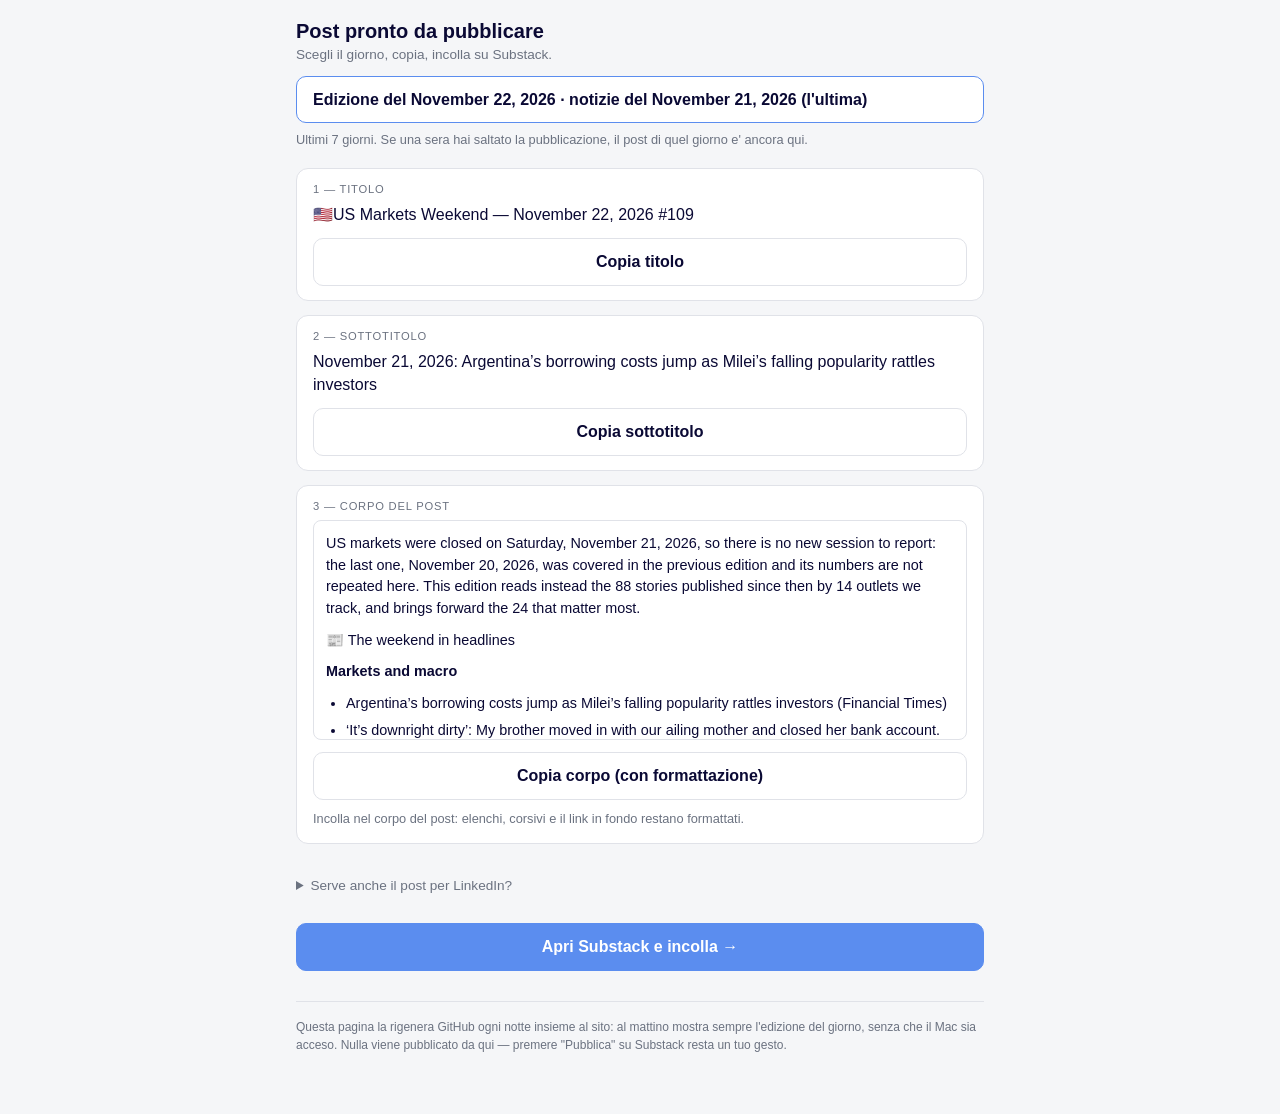
==== editions/share.html @ 47c6ef65 "Edizione del 2026-11-22 07:21 CET" ====
<!doctype html>
<html lang="it">
<head>
<meta charset="utf-8">
<title>Post pronto — November 22, 2026</title>
<meta name="viewport" content="width=device-width, initial-scale=1">
<meta name="robots" content="noindex">
<style>
  :root {
    --bg:#0b0d12; --panel:#12151c; --border:#262b36; --text:#e8eaed;
    --muted:#8a90a0; --accent:#5b8def; --ok:#22c55e;
  }
  @media (prefers-color-scheme: light) {
    :root { --bg:#f5f6f8; --panel:#fff; --border:#e0e2e8; --text:#0a0934; --muted:#6b7280; }
  }
  * { box-sizing: border-box; }
  body { margin:0; background:var(--bg); color:var(--text); overflow-wrap:break-word;
         font-family:-apple-system,BlinkMacSystemFont,"Segoe UI",Roboto,Arial,sans-serif; }
  .wrap { max-width:720px; margin:0 auto; padding:20px 16px 60px; }
  h1 { font-size:1.25rem; margin:0 0 4px; }
  .sub { color:var(--muted); font-size:.85rem; margin-bottom:14px; }
  /* Il selettore del giorno: grande quanto un pulsante, perche' si usa col
     pollice. -webkit-appearance:none toglie lo stile di sistema di iOS, che
     altrimenti ignora sfondo e bordo. */
  .daybar { margin-bottom:18px; }
  select { width:100%; padding:14px 16px; font-size:1rem; font-weight:600;
           border-radius:10px; border:1px solid var(--accent);
           background:var(--panel); color:var(--text); -webkit-appearance:none;
           appearance:none; }
  .daybar .hint { margin-top:8px; }
  .step { background:var(--panel); border:1px solid var(--border); border-radius:12px;
          padding:14px 16px; margin-bottom:14px; }
  .step-n { font-size:.7rem; text-transform:uppercase; letter-spacing:.07em;
            color:var(--muted); margin-bottom:8px; }
  .val { font-size:1rem; line-height:1.45; margin-bottom:12px; }
  /* Il corpo e' alto: si limita in altezza con lo scroll interno, altrimenti i
     pulsanti finiscono fuori schermo e il senso della pagina (tre tap) si perde. */
  .body-preview { max-height:220px; overflow-y:auto; font-size:.9rem; line-height:1.5;
                  border:1px solid var(--border); border-radius:8px; padding:12px;
                  margin-bottom:12px; }
  .body-preview ul { padding-left:20px; margin:8px 0; }
  .body-preview li { margin-bottom:6px; }
  .body-preview p { margin:0 0 10px; }
  /* Bersagli grandi: si usa col pollice, spesso in movimento. */
  button, a.btn { display:block; width:100%; padding:14px 16px; font-size:1rem;
                  font-weight:600; border-radius:10px; border:1px solid var(--border);
                  background:var(--panel); color:var(--text); cursor:pointer;
                  text-align:center; text-decoration:none; -webkit-appearance:none; }
  button:active, a.btn:active { opacity:.7; }
  button.done { border-color:var(--ok); color:var(--ok); }
  a.btn.go { background:var(--accent); border-color:var(--accent); color:#fff;
             margin-top:22px; }
  .hint { color:var(--muted); font-size:.8rem; margin-top:10px; line-height:1.45; }
  .day[hidden] { display:none; }
  /* Un giorno diverso da quello di oggi: si segnala, per non pubblicare per
     sbaglio il post di tre giorni fa credendolo quello di stamattina. */
  .old-warning { background:var(--panel); border:1px solid var(--accent);
                 border-radius:10px; padding:12px 14px; margin-bottom:14px;
                 font-size:.85rem; line-height:1.45; }
  details { margin-top:26px; }
  summary { color:var(--muted); font-size:.85rem; cursor:pointer; padding:8px 0; }
  footer { margin-top:30px; padding-top:16px; border-top:1px solid var(--border);
           color:var(--muted); font-size:.75rem; line-height:1.5; }
</style>
</head>
<body>
<div class="wrap">
  <h1>Post pronto da pubblicare</h1>
  <div class="sub">Scegli il giorno, copia, incolla su Substack.</div>

  <div class="daybar">
    <select id="daySelect" aria-label="Scegli l'edizione">
      <option value="2026-11-22">Edizione del November 22, 2026 · notizie del November 21, 2026  (l&#x27;ultima)</option>
      <option value="2026-11-21">Edizione del November 21, 2026 · seduta del November 20, 2026</option>
      <option value="2026-11-20">Edizione del November 20, 2026 · seduta del November 19, 2026</option>
      <option value="2026-11-19">Edizione del November 19, 2026 · seduta del November 18, 2026</option>
      <option value="2026-11-18">Edizione del November 18, 2026 · seduta del November 17, 2026</option>
      <option value="2026-11-17">Edizione del November 17, 2026 · seduta del November 16, 2026</option>
      <option value="2026-11-16">Edizione del November 16, 2026 · seduta del November 13, 2026</option>
    </select>
    <div class="hint">Ultimi 7 giorni. Se una sera hai saltato la
      pubblicazione, il post di quel giorno e' ancora qui.</div>
  </div>

  <div class="day" data-day="2026-11-22">
    <div class="step">
      <div class="step-n">1 — Titolo</div>
      <div class="val f-title">🇺🇸US Markets Weekend — November 22, 2026 #109</div>
      <button data-copy="f-title">Copia titolo</button>
    </div>

    <div class="step">
      <div class="step-n">2 — Sottotitolo</div>
      <div class="val f-subtitle">November 21, 2026: Argentina’s borrowing costs jump as Milei’s falling popularity rattles investors</div>
      <button data-copy="f-subtitle">Copia sottotitolo</button>
    </div>

    <div class="step">
      <div class="step-n">3 — Corpo del post</div>
      <div class="body-preview f-body"><p>US markets were closed on Saturday, November 21, 2026, so there is no new session to report: the last one, November 20, 2026, was covered in the previous edition and its numbers are not repeated here. This edition reads instead the 88 stories published since then by 14 outlets we track, and brings forward the 24 that matter most.</p>

<p>📰 The weekend in headlines</p>

<p><strong>Markets and macro</strong></p>

<ul>
  <li>Argentina’s borrowing costs jump as Milei’s falling popularity rattles investors (Financial Times)</li>
  <li>‘It’s downright dirty’: My brother moved in with our ailing mother and closed her bank account. What can I do? (MarketWatch)</li>
  <li>Heathrow’s biggest investor confident airport will build a third runway (Financial Times)</li>
</ul>

<p><strong>Crypto</strong></p>

<ul>
  <li>Is the AI Bubble Finally Popping? Nvidia Crashes 48% as Wall Street Experts Sound the Alarm (Decrypt)</li>
  <li>US lawmakers propose up to 30% rewards for prediction market whistleblowers (Cointelegraph)</li>
  <li>Hong Kong pushes to bring crypto custodians, advisers under licensing rules (Cointelegraph)</li>
</ul>

<p><strong>Tech</strong></p>

<ul>
  <li>Signal restricts mobile screenshots as it confronts ‘existential threat’ of AI surveillance (TechCrunch)</li>
  <li>A tale of two Nvidias (TechCrunch)</li>
  <li>Is selling an AI version of your face to this microdrama startup the future of Hollywood? (TechCrunch)</li>
</ul>

<p><strong>Italy</strong></p>

<ul>
  <li>Mps: &#x27;L&#x27;Opas di Intesa congrua ma non riflette il nostro valore&#x27; (ANSA Economia)</li>
  <li>Merz, &#x27;nuova proposta bilancio Ue passo avanti ma ancora troppo alta (ANSA Economia)</li>
  <li>Cgia, 2,4 milioni di famiglie italiane a rischio povertà energetica (ANSA Economia)</li>
</ul>

<p>🌙 What traded while Wall Street was closed</p>

<ul>
  <li>Crypto (trades 24/7): Bitcoin +1.09% · Ethereum +3.61% · Solana +2.09% · XRP +3.23%</li>
  <li>Index futures: S&amp;P 500 futures -0.13% · Nasdaq-100 futures -0.06% · Dow Jones futures -0.04%</li>
  <li>Commodities: Gold -0.31% · WTI crude oil -0.67%</li>
  <li>Currencies: Euro / US dollar +0.05% · US dollar index -0.02%</li>
</ul>

<p><em>Change since Friday&#x27;s US close. These are quotes on markets that stay open, not forecasts for the coming session.</em></p>

<p>🔎 Named in weekend coverage</p>

<ul>
  <li>Nvidia (NVDA, 9.2/10) — Decrypt: Is the AI Bubble Finally Popping? Nvidia Crashes 48% as Wall Street Experts Sound the Alarm</li>
  <li>Nike, Inc. (NKE, 8.0/10) — Wired: Nike Promo Codes and Discounts: 30% for November 2026</li>
</ul>

<p><em>A lexical score (0-10) for how intensely the outlets themselves wrote about it — not a forecast, not investment advice, and not backtested against real price moves.</em></p>

<p><em>Sources: ANSA Economia, Cointelegraph, Decrypt, Financial Times, MarketWatch, TechCrunch, Wired.</em></p>

<p><em>This newsletter reports on publicly available market news for informational and educational purposes only. It does not constitute investment, financial, or trading advice. Always do your own research.</em></p>

<p>🔗 Tap the link below for the full weekend read — every story, by theme, plus the markets that stayed open<br>
<a href="https://maxodave.github.io/us-markets-daily/">https://maxodave.github.io/us-markets-daily/</a></p>
</div>
      <button data-copy="f-body" data-rich="1">Copia corpo (con formattazione)</button>
      <div class="hint">Incolla nel corpo del post: elenchi, corsivi e il link in
        fondo restano formattati.</div>
    </div>

    <details>
      <summary>Serve anche il post per LinkedIn?</summary>
      <div class="step" style="margin-top:12px">
        <div class="step-n">Testo LinkedIn</div>
        <div class="body-preview f-linkedin" style="white-space:pre-wrap">🇺🇸 US Markets Weekend — November 22, 2026 #109

US markets were closed on Saturday, November 21, 2026, so there is no new session to report: the last one, November 20, 2026, was covered in the previous edition and its numbers are not repeated here. This edition reads instead the 88 stories published since then by 14 outlets we track, and brings forward the 24 that matter most.

📰 The weekend in headlines
Markets and macro:
• Argentina’s borrowing costs jump as Milei’s falling popularity rattles investors (Financial Times)
• ‘It’s downright dirty’: My brother moved in with our ailing mother and closed her bank account. What can I do? (MarketWatch)
• Heathrow’s biggest investor confident airport will build a third runway (Financial Times)
Crypto:
• Is the AI Bubble Finally Popping? Nvidia Crashes 48% as Wall Street Experts Sound the Alarm (Decrypt)
• US lawmakers propose up to 30% rewards for prediction market whistleblowers (Cointelegraph)
• Hong Kong pushes to bring crypto custodians, advisers under licensing rules (Cointelegraph)
Tech:
• Signal restricts mobile screenshots as it confronts ‘existential threat’ of AI surveillance (TechCrunch)
• A tale of two Nvidias (TechCrunch)
• Is selling an AI version of your face to this microdrama startup the future of Hollywood? (TechCrunch)
Italy:
• Mps: &#x27;L&#x27;Opas di Intesa congrua ma non riflette il nostro valore&#x27; (ANSA Economia)
• Merz, &#x27;nuova proposta bilancio Ue passo avanti ma ancora troppo alta (ANSA Economia)
• Cgia, 2,4 milioni di famiglie italiane a rischio povertà energetica (ANSA Economia)

🌙 What traded while Wall Street was closed
• Crypto (trades 24/7): Bitcoin +1.09% · Ethereum +3.61% · Solana +2.09% · XRP +3.23%
• Index futures: S&amp;P 500 futures -0.13% · Nasdaq-100 futures -0.06% · Dow Jones futures -0.04%
• Commodities: Gold -0.31% · WTI crude oil -0.67%
• Currencies: Euro / US dollar +0.05% · US dollar index -0.02%
Change since Friday&#x27;s US close. These are quotes on markets that stay open, not forecasts for the coming session.

🔎 Named in weekend coverage
• Nvidia (NVDA, 9.2/10) — Decrypt: Is the AI Bubble Finally Popping? Nvidia Crashes 48% as Wall Street Experts Sound the Alarm
• Nike, Inc. (NKE, 8.0/10) — Wired: Nike Promo Codes and Discounts: 30% for November 2026
A lexical score (0-10) for how intensely the outlets themselves wrote about it — not a forecast, not investment advice, and not backtested against real price moves.

This newsletter reports on publicly available market news for informational and educational purposes only. It does not constitute investment, financial, or trading advice. Always do your own research.

#StockMarket #Markets #WallStreet #WeekAhead #Crypto

🔗 Tap the link below for the full weekend read — every story, by theme, plus the markets that stayed open
https://maxodave.github.io/us-markets-daily/</div>
        <button data-copy="f-linkedin">Copia testo LinkedIn</button>
        <div class="hint">LinkedIn non interpreta la formattazione: questo si copia
          come testo semplice, com'e'.</div>
      </div>
    </details>
  </div>

  <div class="day" data-day="2026-11-21">
    <div class="old-warning">Stai guardando l'edizione del <b>November 21, 2026</b>, non l'ultima. Se cercavi quella di oggi, scegli la prima voce del menu.</div>
    <div class="step">
      <div class="step-n">1 — Titolo</div>
      <div class="val f-title">🇺🇸US Markets Daily — November 21, 2026 #108</div>
      <button data-copy="f-title">Copia titolo</button>
    </div>

    <div class="step">
      <div class="step-n">2 — Sottotitolo</div>
      <div class="val f-subtitle">Global Payments +9.95% leads a broadly negative session across US markets</div>
      <button data-copy="f-subtitle">Copia sottotitolo</button>
    </div>

    <div class="step">
      <div class="step-n">3 — Corpo del post</div>
      <div class="body-preview f-body"><p>In the November 20, 2026 session, 123 US-listed companies closed higher and 391 closed lower out of 518 tracked across the S&amp;P 500, Dow Jones and Nasdaq-100, for an average move of -2.40%. Breadth was clearly negative. Strongest sectors by average move: Consumer Staples (+0.57%), Real Estate (-0.69%), Utilities (-0.73%). Weakest: Technology (-9.03%), Information Technology (-6.34%), Industrials (-2.93%).</p>

<p>📈 Top Gainers</p>
<ul>
  <li>Global Payments (GPN) +9.95% — no company-specific catalyst reported by the outlets tracked.</li>
  <li>General Mills (GIS) +3.65% — no company-specific catalyst reported by the outlets tracked.</li>
  <li>McCormick &amp; Company (MKC) +3.43% — no company-specific catalyst reported by the outlets tracked.</li>
  <li>HCA Healthcare (HCA) +3.31% — no company-specific catalyst reported by the outlets tracked.</li>
  <li>CoStar Group (CSGP) +3.17% — no company-specific catalyst reported by the outlets tracked.</li>
  <li>Cognizant (CTSH) +3.11% — no company-specific catalyst reported by the outlets tracked.</li>
</ul>

<p>📉 Top Decliners</p>
<ul>
  <li>Nebius Group (NBIS) -16.11% — no company-specific catalyst reported by the outlets tracked.</li>
  <li>Bloom Energy (BE) -15.30% — no company-specific catalyst reported by the outlets tracked.</li>
  <li>Astera Labs (ALAB) -14.77% — no company-specific catalyst reported by the outlets tracked.</li>
  <li>Arm Holdings (ARM) -14.09% — no company-specific catalyst reported by the outlets tracked.</li>
  <li>Nvidia (NVDA) -14.01% — no company-specific catalyst reported by the outlets tracked.</li>
  <li>Lumentum (LITE) -13.94% — no company-specific catalyst reported by the outlets tracked.</li>
</ul>

<p><em>This newsletter reports on publicly available market news for informational and educational purposes only. It does not constitute investment, financial, or trading advice. Always do your own research.</em></p>

<p>🔗 Tap the link below for a deeper look at US markets news from
yesterday's session, November 20<br>
<a href="https://maxodave.github.io/us-markets-daily/">https://maxodave.github.io/us-markets-daily/</a></p>
</div>
      <button data-copy="f-body" data-rich="1">Copia corpo (con formattazione)</button>
      <div class="hint">Incolla nel corpo del post: elenchi, corsivi e il link in
        fondo restano formattati.</div>
    </div>

    <details>
      <summary>Serve anche il post per LinkedIn?</summary>
      <div class="step" style="margin-top:12px">
        <div class="step-n">Testo LinkedIn</div>
        <div class="body-preview f-linkedin" style="white-space:pre-wrap">🇺🇸 US Markets Daily — November 21, 2026 #108

In the November 20, 2026 session, 123 US-listed companies closed higher and 391 closed lower out of 518 tracked across the S&amp;P 500, Dow Jones and Nasdaq-100, for an average move of -2.40%. Breadth was clearly negative. Strongest sectors by average move: Consumer Staples (+0.57%), Real Estate (-0.69%), Utilities (-0.73%). Weakest: Technology (-9.03%), Information Technology (-6.34%), Industrials (-2.93%).

📈 Top Gainers
• Global Payments (GPN) +9.95% — no company-specific catalyst reported by the outlets tracked.
• General Mills (GIS) +3.65% — no company-specific catalyst reported by the outlets tracked.
• McCormick &amp; Company (MKC) +3.43% — no company-specific catalyst reported by the outlets tracked.
• HCA Healthcare (HCA) +3.31% — no company-specific catalyst reported by the outlets tracked.
• CoStar Group (CSGP) +3.17% — no company-specific catalyst reported by the outlets tracked.
• Cognizant (CTSH) +3.11% — no company-specific catalyst reported by the outlets tracked.

📉 Top Decliners
• Nebius Group (NBIS) -16.11% — no company-specific catalyst reported by the outlets tracked.
• Bloom Energy (BE) -15.30% — no company-specific catalyst reported by the outlets tracked.
• Astera Labs (ALAB) -14.77% — no company-specific catalyst reported by the outlets tracked.
• Arm Holdings (ARM) -14.09% — no company-specific catalyst reported by the outlets tracked.
• Nvidia (NVDA) -14.01% — no company-specific catalyst reported by the outlets tracked.
• Lumentum (LITE) -13.94% — no company-specific catalyst reported by the outlets tracked.

This newsletter reports on publicly available market news for informational and educational purposes only. It does not constitute investment, financial, or trading advice. Always do your own research.

#StockMarket #SP500 #Markets #Earnings #WallStreet

🔗 Tap the link below for a deeper look at US markets news from yesterday&#x27;s session, November 20
https://maxodave.github.io/us-markets-daily/</div>
        <button data-copy="f-linkedin">Copia testo LinkedIn</button>
        <div class="hint">LinkedIn non interpreta la formattazione: questo si copia
          come testo semplice, com'e'.</div>
      </div>
    </details>
  </div>

  <div class="day" data-day="2026-11-20">
    <div class="old-warning">Stai guardando l'edizione del <b>November 20, 2026</b>, non l'ultima. Se cercavi quella di oggi, scegli la prima voce del menu.</div>
    <div class="step">
      <div class="step-n">1 — Titolo</div>
      <div class="val f-title">🇺🇸US Markets Daily — November 20, 2026 #107</div>
      <button data-copy="f-title">Copia titolo</button>
    </div>

    <div class="step">
      <div class="step-n">2 — Sottotitolo</div>
      <div class="val f-subtitle">Okta, Inc. +12.07% leads a broadly negative session across US markets</div>
      <button data-copy="f-subtitle">Copia sottotitolo</button>
    </div>

    <div class="step">
      <div class="step-n">3 — Corpo del post</div>
      <div class="body-preview f-body"><p>In the November 19, 2026 session, 68 US-listed companies closed higher and 449 closed lower out of 518 tracked across the S&amp;P 500, Dow Jones and Nasdaq-100, for an average move of -1.50%. Breadth was clearly negative. Strongest sectors by average move: Information Technology (-0.95%), Utilities (-0.97%), Energy (-1.16%). Weakest: Consumer Discretionary (-2.35%), Communication Services (-1.97%), Health Care (-1.86%).</p>

<p>📈 Top Gainers</p>
<ul>
  <li>Okta, Inc. (OKTA) +12.07% — no company-specific catalyst reported by the outlets tracked.</li>
  <li>Palo Alto Networks (PANW) +9.90% — Palo Alto earnings rally lifts cybersecurity stocks (CNBC)</li>
  <li>CrowdStrike (CRWD) +7.95% — no company-specific catalyst reported by the outlets tracked.</li>
  <li>Arista Networks (ANET) +4.03% — Arista Announces New Etherlink Offerings for Distributed Inferencing (Financial Times)</li>
  <li>CDW Corporation (CDW) +3.64% — CDW Expands AI Ecosystem Through New DevRev Alliance Built Using OpenAI Models – Company Announcement (Financial Times)</li>
  <li>Western Digital (WDC) +2.98% — no company-specific catalyst reported by the outlets tracked.</li>
</ul>

<p>📉 Top Decliners</p>
<ul>
  <li>Williams-Sonoma, Inc. (WSM) -15.16% — U.S. Indexes Dropped Thursday; Williams-Sonoma Posted Biggest Loss (Barron&#x27;s)</li>
  <li>Advanced Micro Devices (AMD) -7.72% — no company-specific catalyst reported by the outlets tracked.</li>
  <li>Fiserv (FISV) -6.38% — no company-specific catalyst reported by the outlets tracked.</li>
  <li>Universal Health Services (UHS) -5.96% — no company-specific catalyst reported by the outlets tracked.</li>
  <li>Deckers Brands (DECK) -5.56% — no company-specific catalyst reported by the outlets tracked.</li>
  <li>UnitedHealth Group (UNH) -5.55% — UnitedHealth Stock Continues Slide on Medicare for All Push. What Lies Ahead for Insurers. (Barron&#x27;s)</li>
</ul>

<p><em>Sources: Barron&#x27;s, CNBC, Financial Times.</em></p>

<p><em>This newsletter reports on publicly available market news for informational and educational purposes only. It does not constitute investment, financial, or trading advice. Always do your own research.</em></p>

<p>🔗 Tap the link below for a deeper look at US markets news from
yesterday's session, November 19<br>
<a href="https://maxodave.github.io/us-markets-daily/">https://maxodave.github.io/us-markets-daily/</a></p>
</div>
      <button data-copy="f-body" data-rich="1">Copia corpo (con formattazione)</button>
      <div class="hint">Incolla nel corpo del post: elenchi, corsivi e il link in
        fondo restano formattati.</div>
    </div>

    <details>
      <summary>Serve anche il post per LinkedIn?</summary>
      <div class="step" style="margin-top:12px">
        <div class="step-n">Testo LinkedIn</div>
        <div class="body-preview f-linkedin" style="white-space:pre-wrap">🇺🇸 US Markets Daily — November 20, 2026 #107

In the November 19, 2026 session, 68 US-listed companies closed higher and 449 closed lower out of 518 tracked across the S&amp;P 500, Dow Jones and Nasdaq-100, for an average move of -1.50%. Breadth was clearly negative. Strongest sectors by average move: Information Technology (-0.95%), Utilities (-0.97%), Energy (-1.16%). Weakest: Consumer Discretionary (-2.35%), Communication Services (-1.97%), Health Care (-1.86%).

📈 Top Gainers
• Okta, Inc. (OKTA) +12.07% — no company-specific catalyst reported by the outlets tracked.
• Palo Alto Networks (PANW) +9.90% — Palo Alto earnings rally lifts cybersecurity stocks (CNBC)
• CrowdStrike (CRWD) +7.95% — no company-specific catalyst reported by the outlets tracked.
• Arista Networks (ANET) +4.03% — Arista Announces New Etherlink Offerings for Distributed Inferencing (Financial Times)
• CDW Corporation (CDW) +3.64% — CDW Expands AI Ecosystem Through New DevRev Alliance Built Using OpenAI Models – Company Announcement (Financial Times)
• Western Digital (WDC) +2.98% — no company-specific catalyst reported by the outlets tracked.

📉 Top Decliners
• Williams-Sonoma, Inc. (WSM) -15.16% — U.S. Indexes Dropped Thursday; Williams-Sonoma Posted Biggest Loss (Barron&#x27;s)
• Advanced Micro Devices (AMD) -7.72% — no company-specific catalyst reported by the outlets tracked.
• Fiserv (FISV) -6.38% — no company-specific catalyst reported by the outlets tracked.
• Universal Health Services (UHS) -5.96% — no company-specific catalyst reported by the outlets tracked.
• Deckers Brands (DECK) -5.56% — no company-specific catalyst reported by the outlets tracked.
• UnitedHealth Group (UNH) -5.55% — UnitedHealth Stock Continues Slide on Medicare for All Push. What Lies Ahead for Insurers. (Barron&#x27;s)

This newsletter reports on publicly available market news for informational and educational purposes only. It does not constitute investment, financial, or trading advice. Always do your own research.

#StockMarket #SP500 #Markets #Earnings #WallStreet

🔗 Tap the link below for a deeper look at US markets news from yesterday&#x27;s session, November 19
https://maxodave.github.io/us-markets-daily/</div>
        <button data-copy="f-linkedin">Copia testo LinkedIn</button>
        <div class="hint">LinkedIn non interpreta la formattazione: questo si copia
          come testo semplice, com'e'.</div>
      </div>
    </details>
  </div>

  <div class="day" data-day="2026-11-19">
    <div class="old-warning">Stai guardando l'edizione del <b>November 19, 2026</b>, non l'ultima. Se cercavi quella di oggi, scegli la prima voce del menu.</div>
    <div class="step">
      <div class="step-n">1 — Titolo</div>
      <div class="val f-title">🇺🇸US Markets Daily — November 19, 2026 #106</div>
      <button data-copy="f-title">Copia titolo</button>
    </div>

    <div class="step">
      <div class="step-n">2 — Sottotitolo</div>
      <div class="val f-subtitle">Okta, Inc. +12.07% leads a mixed session across US markets</div>
      <button data-copy="f-subtitle">Copia sottotitolo</button>
    </div>

    <div class="step">
      <div class="step-n">3 — Corpo del post</div>
      <div class="body-preview f-body"><p>In the November 18, 2026 session, 244 US-listed companies closed higher and 272 closed lower out of 518 tracked across the S&amp;P 500, Dow Jones and Nasdaq-100, for an average move of -0.15%. Breadth was mixed. Strongest sectors by average move: Consumer Discretionary (+1.44%), Information Technology (+0.43%), Utilities (+0.42%). Weakest: Energy (-2.40%), Health Care (-1.14%), Technology (-0.96%).</p>

<p>📈 Top Gainers</p>
<ul>
  <li>Okta, Inc. (OKTA) +12.07% — U.S. Markets Closed Mixed Wednesday As Okta Led, Humana Lagged (Barron&#x27;s)</li>
  <li>Palo Alto Networks (PANW) +9.90% — Palo Alto stock surges as all signs point to how important cybersecurity is in the AI age (CNBC)</li>
  <li>Generac (GNRC) +9.87% — Generac Jolted After Nvidia Earnings. Why It’s a Top S&amp;P 500 Stock Today. (Barron&#x27;s)</li>
  <li>Akamai Technologies (AKAM) +8.34% — no company-specific catalyst reported by the outlets tracked.</li>
  <li>TJX Companies (TJX) +8.05% — no company-specific catalyst reported by the outlets tracked.</li>
  <li>CrowdStrike (CRWD) +7.95% — no company-specific catalyst reported by the outlets tracked.</li>
</ul>

<p>📉 Top Decliners</p>
<ul>
  <li>Humana (HUM) -12.98% — U.S. Markets Closed Mixed Wednesday As Okta Led, Humana Lagged (Barron&#x27;s)</li>
  <li>UnitedHealth Group (UNH) -10.21% — Why UnitedHealth and Other Medicare Advantage Insurers Are Falling (Barron&#x27;s)</li>
  <li>Elevance Health (ELV) -7.63% — no company-specific catalyst reported by the outlets tracked.</li>
  <li>Centene Corporation (CNC) -7.03% — no company-specific catalyst reported by the outlets tracked.</li>
  <li>Freeport-McMoRan (FCX) -6.96% — no company-specific catalyst reported by the outlets tracked.</li>
  <li>DaVita (DVA) -6.48% — no company-specific catalyst reported by the outlets tracked.</li>
</ul>

<p><em>Sources: Barron&#x27;s, CNBC.</em></p>

<p><em>This newsletter reports on publicly available market news for informational and educational purposes only. It does not constitute investment, financial, or trading advice. Always do your own research.</em></p>

<p>🔗 Tap the link below for a deeper look at US markets news from
yesterday's session, November 18<br>
<a href="https://maxodave.github.io/us-markets-daily/">https://maxodave.github.io/us-markets-daily/</a></p>
</div>
      <button data-copy="f-body" data-rich="1">Copia corpo (con formattazione)</button>
      <div class="hint">Incolla nel corpo del post: elenchi, corsivi e il link in
        fondo restano formattati.</div>
    </div>

    <details>
      <summary>Serve anche il post per LinkedIn?</summary>
      <div class="step" style="margin-top:12px">
        <div class="step-n">Testo LinkedIn</div>
        <div class="body-preview f-linkedin" style="white-space:pre-wrap">🇺🇸 US Markets Daily — November 19, 2026 #106

In the November 18, 2026 session, 244 US-listed companies closed higher and 272 closed lower out of 518 tracked across the S&amp;P 500, Dow Jones and Nasdaq-100, for an average move of -0.15%. Breadth was mixed. Strongest sectors by average move: Consumer Discretionary (+1.44%), Information Technology (+0.43%), Utilities (+0.42%). Weakest: Energy (-2.40%), Health Care (-1.14%), Technology (-0.96%).

📈 Top Gainers
• Okta, Inc. (OKTA) +12.07% — U.S. Markets Closed Mixed Wednesday As Okta Led, Humana Lagged (Barron&#x27;s)
• Palo Alto Networks (PANW) +9.90% — Palo Alto stock surges as all signs point to how important cybersecurity is in the AI age (CNBC)
• Generac (GNRC) +9.87% — Generac Jolted After Nvidia Earnings. Why It’s a Top S&amp;P 500 Stock Today. (Barron&#x27;s)
• Akamai Technologies (AKAM) +8.34% — no company-specific catalyst reported by the outlets tracked.
• TJX Companies (TJX) +8.05% — no company-specific catalyst reported by the outlets tracked.
• CrowdStrike (CRWD) +7.95% — no company-specific catalyst reported by the outlets tracked.

📉 Top Decliners
• Humana (HUM) -12.98% — U.S. Markets Closed Mixed Wednesday As Okta Led, Humana Lagged (Barron&#x27;s)
• UnitedHealth Group (UNH) -10.21% — Why UnitedHealth and Other Medicare Advantage Insurers Are Falling (Barron&#x27;s)
• Elevance Health (ELV) -7.63% — no company-specific catalyst reported by the outlets tracked.
• Centene Corporation (CNC) -7.03% — no company-specific catalyst reported by the outlets tracked.
• Freeport-McMoRan (FCX) -6.96% — no company-specific catalyst reported by the outlets tracked.
• DaVita (DVA) -6.48% — no company-specific catalyst reported by the outlets tracked.

This newsletter reports on publicly available market news for informational and educational purposes only. It does not constitute investment, financial, or trading advice. Always do your own research.

#StockMarket #SP500 #Markets #Earnings #WallStreet

🔗 Tap the link below for a deeper look at US markets news from yesterday&#x27;s session, November 18
https://maxodave.github.io/us-markets-daily/</div>
        <button data-copy="f-linkedin">Copia testo LinkedIn</button>
        <div class="hint">LinkedIn non interpreta la formattazione: questo si copia
          come testo semplice, com'e'.</div>
      </div>
    </details>
  </div>

  <div class="day" data-day="2026-11-18">
    <div class="old-warning">Stai guardando l'edizione del <b>November 18, 2026</b>, non l'ultima. Se cercavi quella di oggi, scegli la prima voce del menu.</div>
    <div class="step">
      <div class="step-n">1 — Titolo</div>
      <div class="val f-title">🇺🇸US Markets Daily — November 18, 2026 #105</div>
      <button data-copy="f-title">Copia titolo</button>
    </div>

    <div class="step">
      <div class="step-n">2 — Sottotitolo</div>
      <div class="val f-subtitle">Arm Holdings +4.76% leads a broadly negative session across US markets</div>
      <button data-copy="f-subtitle">Copia sottotitolo</button>
    </div>

    <div class="step">
      <div class="step-n">3 — Corpo del post</div>
      <div class="body-preview f-body"><p>In the November 17, 2026 session, 79 US-listed companies closed higher and 438 closed lower out of 518 tracked across the S&amp;P 500, Dow Jones and Nasdaq-100, for an average move of -1.39%. Breadth was clearly negative. Strongest sectors by average move: Energy (-0.93%), Technology (-0.93%), Industrials (-1.04%). Weakest: Financials (-1.89%), Real Estate (-1.67%), Utilities (-1.65%).</p>

<p>📈 Top Gainers</p>
<ul>
  <li>Arm Holdings (ARM) +4.76% — Pentagon&#x27;s Colby warns NATO allies against shutting US firms out of arms deals (Reuters)</li>
  <li>Astera Labs (ALAB) +4.58% — Astera Labs, Inc., ALAB:NSQ directors and dealings - FT.com (Financial Times)</li>
  <li>Comfort Systems USA (FIX) +3.91% — Comfort Systems USA Increases Stock Repurchase Program – Company Announcement (Financial Times)</li>
  <li>Coherent Corp. (COHR) +3.65% — no company-specific catalyst reported by the outlets tracked.</li>
  <li>SpaceX (SPCX) +3.16% — SpaceX Plans More Than $74 Billion in Texas, Arizona Data-Center Investments (WSJ)</li>
  <li>Ciena (CIEN) +2.82% — Ciena and Internet2 Reach Industry Record for Longest Terrestrial 800 Gb/s Coherent Pluggable Link (Financial Times)</li>
</ul>

<p>📉 Top Decliners</p>
<ul>
  <li>Salesforce (CRM) -9.45% — Why Salesforce’s stock led the S&amp;P 500’s decliners amid tech jitters (MarketWatch)</li>
  <li>Intuit (INTU) -7.17% — no company-specific catalyst reported by the outlets tracked.</li>
  <li>ServiceNow (NOW) -6.51% — no company-specific catalyst reported by the outlets tracked.</li>
  <li>SBA Communications (SBAC) -6.46% — no company-specific catalyst reported by the outlets tracked.</li>
  <li>MicroStrategy (MSTR) -6.34% — no company-specific catalyst reported by the outlets tracked.</li>
  <li>Nike, Inc. (NKE) -6.30% — Exclusive: Inside Nike’s next big bets on innovation (CNBC)</li>
</ul>

<p><em>Sources: CNBC, Financial Times, MarketWatch, Reuters, WSJ.</em></p>

<p><em>This newsletter reports on publicly available market news for informational and educational purposes only. It does not constitute investment, financial, or trading advice. Always do your own research.</em></p>

<p>🔗 Tap the link below for a deeper look at US markets news from
yesterday's session, November 17<br>
<a href="https://maxodave.github.io/us-markets-daily/">https://maxodave.github.io/us-markets-daily/</a></p>
</div>
      <button data-copy="f-body" data-rich="1">Copia corpo (con formattazione)</button>
      <div class="hint">Incolla nel corpo del post: elenchi, corsivi e il link in
        fondo restano formattati.</div>
    </div>

    <details>
      <summary>Serve anche il post per LinkedIn?</summary>
      <div class="step" style="margin-top:12px">
        <div class="step-n">Testo LinkedIn</div>
        <div class="body-preview f-linkedin" style="white-space:pre-wrap">🇺🇸 US Markets Daily — November 18, 2026 #105

In the November 17, 2026 session, 79 US-listed companies closed higher and 438 closed lower out of 518 tracked across the S&amp;P 500, Dow Jones and Nasdaq-100, for an average move of -1.39%. Breadth was clearly negative. Strongest sectors by average move: Energy (-0.93%), Technology (-0.93%), Industrials (-1.04%). Weakest: Financials (-1.89%), Real Estate (-1.67%), Utilities (-1.65%).

📈 Top Gainers
• Arm Holdings (ARM) +4.76% — Pentagon&#x27;s Colby warns NATO allies against shutting US firms out of arms deals (Reuters)
• Astera Labs (ALAB) +4.58% — Astera Labs, Inc., ALAB:NSQ directors and dealings - FT.com (Financial Times)
• Comfort Systems USA (FIX) +3.91% — Comfort Systems USA Increases Stock Repurchase Program – Company Announcement (Financial Times)
• Coherent Corp. (COHR) +3.65% — no company-specific catalyst reported by the outlets tracked.
• SpaceX (SPCX) +3.16% — SpaceX Plans More Than $74 Billion in Texas, Arizona Data-Center Investments (WSJ)
• Ciena (CIEN) +2.82% — Ciena and Internet2 Reach Industry Record for Longest Terrestrial 800 Gb/s Coherent Pluggable Link (Financial Times)

📉 Top Decliners
• Salesforce (CRM) -9.45% — Why Salesforce’s stock led the S&amp;P 500’s decliners amid tech jitters (MarketWatch)
• Intuit (INTU) -7.17% — no company-specific catalyst reported by the outlets tracked.
• ServiceNow (NOW) -6.51% — no company-specific catalyst reported by the outlets tracked.
• SBA Communications (SBAC) -6.46% — no company-specific catalyst reported by the outlets tracked.
• MicroStrategy (MSTR) -6.34% — no company-specific catalyst reported by the outlets tracked.
• Nike, Inc. (NKE) -6.30% — Exclusive: Inside Nike’s next big bets on innovation (CNBC)

This newsletter reports on publicly available market news for informational and educational purposes only. It does not constitute investment, financial, or trading advice. Always do your own research.

#StockMarket #SP500 #Markets #Earnings #WallStreet

🔗 Tap the link below for a deeper look at US markets news from yesterday&#x27;s session, November 17
https://maxodave.github.io/us-markets-daily/</div>
        <button data-copy="f-linkedin">Copia testo LinkedIn</button>
        <div class="hint">LinkedIn non interpreta la formattazione: questo si copia
          come testo semplice, com'e'.</div>
      </div>
    </details>
  </div>

  <div class="day" data-day="2026-11-17">
    <div class="old-warning">Stai guardando l'edizione del <b>November 17, 2026</b>, non l'ultima. Se cercavi quella di oggi, scegli la prima voce del menu.</div>
    <div class="step">
      <div class="step-n">1 — Titolo</div>
      <div class="val f-title">🇺🇸US Markets Daily — November 17, 2026 #104</div>
      <button data-copy="f-title">Copia titolo</button>
    </div>

    <div class="step">
      <div class="step-n">2 — Sottotitolo</div>
      <div class="val f-subtitle">Tyson Foods +8.72% leads a broadly negative session across US markets</div>
      <button data-copy="f-subtitle">Copia sottotitolo</button>
    </div>

    <div class="step">
      <div class="step-n">3 — Corpo del post</div>
      <div class="body-preview f-body"><p>In the November 16, 2026 session, 148 US-listed companies closed higher and 368 closed lower out of 518 tracked across the S&amp;P 500, Dow Jones and Nasdaq-100, for an average move of -1.27%. Breadth was clearly negative. Strongest sectors by average move: Consumer Staples (+0.45%), Utilities (+0.03%), Real Estate (-0.14%). Weakest: Technology (-5.08%), Information Technology (-3.38%), Energy (-2.38%).</p>

<p>📈 Top Gainers</p>
<ul>
  <li>Tyson Foods (TSN) +8.72% — Tyson Foods, Inc. Q4 2026 Earnings Call Summary (Yahoo Finance)</li>
  <li>Centene Corporation (CNC) +4.91% — Medicaid Work Requirement Delay Pushes Molina, Centene Stocks Higher (Barron&#x27;s)</li>
  <li>Tractor Supply (TSCO) +4.12% — no company-specific catalyst reported by the outlets tracked.</li>
  <li>Elevance Health (ELV) +3.86% — no company-specific catalyst reported by the outlets tracked.</li>
  <li>Southwest Airlines (LUV) +3.34% — no company-specific catalyst reported by the outlets tracked.</li>
  <li>PG&amp;E Corporation (PCG) +3.25% — PG&amp;E Corp, PCG:DUS financials - FT.com (Financial Times)</li>
</ul>

<p>📉 Top Decliners</p>
<ul>
  <li>Astera Labs (ALAB) -8.79% — Astera Labs, Inc., ALAB:NSQ directors and dealings - FT.com (Financial Times)</li>
  <li>Sandisk (SNDK) -8.58% — Why Is Sandisk (SNDK) Stock Sliding After A Shock AI Leadership Exit? (Yahoo Finance)</li>
  <li>Lumentum (LITE) -8.48% — no company-specific catalyst reported by the outlets tracked.</li>
  <li>Ciena (CIEN) -8.19% — no company-specific catalyst reported by the outlets tracked.</li>
  <li>Arm Holdings (ARM) -8.12% — no company-specific catalyst reported by the outlets tracked.</li>
  <li>MicroStrategy (MSTR) -7.70% — no company-specific catalyst reported by the outlets tracked.</li>
</ul>

<p><em>Sources: Barron&#x27;s, Financial Times, Yahoo Finance.</em></p>

<p><em>This newsletter reports on publicly available market news for informational and educational purposes only. It does not constitute investment, financial, or trading advice. Always do your own research.</em></p>

<p>🔗 Tap the link below for a deeper look at US markets news from
yesterday's session, November 16<br>
<a href="https://maxodave.github.io/us-markets-daily/">https://maxodave.github.io/us-markets-daily/</a></p>
</div>
      <button data-copy="f-body" data-rich="1">Copia corpo (con formattazione)</button>
      <div class="hint">Incolla nel corpo del post: elenchi, corsivi e il link in
        fondo restano formattati.</div>
    </div>

    <details>
      <summary>Serve anche il post per LinkedIn?</summary>
      <div class="step" style="margin-top:12px">
        <div class="step-n">Testo LinkedIn</div>
        <div class="body-preview f-linkedin" style="white-space:pre-wrap">🇺🇸 US Markets Daily — November 17, 2026 #104

In the November 16, 2026 session, 148 US-listed companies closed higher and 368 closed lower out of 518 tracked across the S&amp;P 500, Dow Jones and Nasdaq-100, for an average move of -1.27%. Breadth was clearly negative. Strongest sectors by average move: Consumer Staples (+0.45%), Utilities (+0.03%), Real Estate (-0.14%). Weakest: Technology (-5.08%), Information Technology (-3.38%), Energy (-2.38%).

📈 Top Gainers
• Tyson Foods (TSN) +8.72% — Tyson Foods, Inc. Q4 2026 Earnings Call Summary (Yahoo Finance)
• Centene Corporation (CNC) +4.91% — Medicaid Work Requirement Delay Pushes Molina, Centene Stocks Higher (Barron&#x27;s)
• Tractor Supply (TSCO) +4.12% — no company-specific catalyst reported by the outlets tracked.
• Elevance Health (ELV) +3.86% — no company-specific catalyst reported by the outlets tracked.
• Southwest Airlines (LUV) +3.34% — no company-specific catalyst reported by the outlets tracked.
• PG&amp;E Corporation (PCG) +3.25% — PG&amp;E Corp, PCG:DUS financials - FT.com (Financial Times)

📉 Top Decliners
• Astera Labs (ALAB) -8.79% — Astera Labs, Inc., ALAB:NSQ directors and dealings - FT.com (Financial Times)
• Sandisk (SNDK) -8.58% — Why Is Sandisk (SNDK) Stock Sliding After A Shock AI Leadership Exit? (Yahoo Finance)
• Lumentum (LITE) -8.48% — no company-specific catalyst reported by the outlets tracked.
• Ciena (CIEN) -8.19% — no company-specific catalyst reported by the outlets tracked.
• Arm Holdings (ARM) -8.12% — no company-specific catalyst reported by the outlets tracked.
• MicroStrategy (MSTR) -7.70% — no company-specific catalyst reported by the outlets tracked.

This newsletter reports on publicly available market news for informational and educational purposes only. It does not constitute investment, financial, or trading advice. Always do your own research.

#StockMarket #SP500 #Markets #Earnings #WallStreet

🔗 Tap the link below for a deeper look at US markets news from yesterday&#x27;s session, November 16
https://maxodave.github.io/us-markets-daily/</div>
        <button data-copy="f-linkedin">Copia testo LinkedIn</button>
        <div class="hint">LinkedIn non interpreta la formattazione: questo si copia
          come testo semplice, com'e'.</div>
      </div>
    </details>
  </div>

  <div class="day" data-day="2026-11-16">
    <div class="old-warning">Stai guardando l'edizione del <b>November 16, 2026</b>, non l'ultima. Se cercavi quella di oggi, scegli la prima voce del menu.</div>
    <div class="step">
      <div class="step-n">1 — Titolo</div>
      <div class="val f-title">🇺🇸US Markets Daily — November 16, 2026 #103</div>
      <button data-copy="f-title">Copia titolo</button>
    </div>

    <div class="step">
      <div class="step-n">2 — Sottotitolo</div>
      <div class="val f-subtitle">Alnylam Pharmaceuticals +5.36% leads a broadly positive session across US markets</div>
      <button data-copy="f-subtitle">Copia sottotitolo</button>
    </div>

    <div class="step">
      <div class="step-n">3 — Corpo del post</div>
      <div class="body-preview f-body"><p>In the November 13, 2026 session, 322 US-listed companies closed higher and 192 closed lower out of 518 tracked across the S&amp;P 500, Dow Jones and Nasdaq-100, for an average move of +0.09%. Breadth was clearly positive. Strongest sectors by average move: Consumer Staples (+1.22%), Energy (+1.16%), Communication Services (+1.09%). Weakest: Technology (-2.64%), Information Technology (-1.72%), Materials (-0.25%).</p>

<p>📈 Top Gainers</p>
<ul>
  <li>Alnylam Pharmaceuticals (ALNY) +5.36% — no company-specific catalyst reported by the outlets tracked.</li>
  <li>Charter Communications (CHTR) +4.32% — no company-specific catalyst reported by the outlets tracked.</li>
  <li>Steris (STE) +4.29% — no company-specific catalyst reported by the outlets tracked.</li>
  <li>Global Payments (GPN) +4.21% — EXCLUSIVE: CD&amp;R, GTCR drop pursuit of Global Payments, sources say (Reuters)</li>
  <li>Fidelity National Information Services (FIS) +4.16% — no company-specific catalyst reported by the outlets tracked.</li>
  <li>Fox Corporation (Class A) (FOXA) +4.12% — no company-specific catalyst reported by the outlets tracked.</li>
</ul>

<p>📉 Top Decliners</p>
<ul>
  <li>Nebius Group (NBIS) -9.92% — CoreWeave and Nebius Lost a Friend in Huang. What Comes Next for Neoclouds. (Barron&#x27;s)</li>
  <li>Advanced Micro Devices (AMD) -8.75% — no company-specific catalyst reported by the outlets tracked.</li>
  <li>Dell Technologies (DELL) -7.18% — no company-specific catalyst reported by the outlets tracked.</li>
  <li>Cisco (CSCO) -6.24% — Cisco Systems Raises Outlook On Soaring Revenue, Profit (WSJ)</li>
  <li>CoreWeave (CRWV) -6.13% — CoreWeave and Nebius Lost a Friend in Huang. What Comes Next for Neoclouds. (Barron&#x27;s)</li>
  <li>Coherent Corp. (COHR) -6.00% — Coherent Named to Forbes America&#x27;s Best Companies List for Second Consecutive Year (Financial Times)</li>
</ul>

<p><em>Sources: Barron&#x27;s, Financial Times, Reuters, WSJ.</em></p>

<p><em>This newsletter reports on publicly available market news for informational and educational purposes only. It does not constitute investment, financial, or trading advice. Always do your own research.</em></p>

<p>🔗 Tap the link below for a deeper look at US markets news from
yesterday's session, November 13<br>
<a href="https://maxodave.github.io/us-markets-daily/">https://maxodave.github.io/us-markets-daily/</a></p>
</div>
      <button data-copy="f-body" data-rich="1">Copia corpo (con formattazione)</button>
      <div class="hint">Incolla nel corpo del post: elenchi, corsivi e il link in
        fondo restano formattati.</div>
    </div>

    <details>
      <summary>Serve anche il post per LinkedIn?</summary>
      <div class="step" style="margin-top:12px">
        <div class="step-n">Testo LinkedIn</div>
        <div class="body-preview f-linkedin" style="white-space:pre-wrap">🇺🇸 US Markets Daily — November 16, 2026 #103

In the November 13, 2026 session, 322 US-listed companies closed higher and 192 closed lower out of 518 tracked across the S&amp;P 500, Dow Jones and Nasdaq-100, for an average move of +0.09%. Breadth was clearly positive. Strongest sectors by average move: Consumer Staples (+1.22%), Energy (+1.16%), Communication Services (+1.09%). Weakest: Technology (-2.64%), Information Technology (-1.72%), Materials (-0.25%).

📈 Top Gainers
• Alnylam Pharmaceuticals (ALNY) +5.36% — no company-specific catalyst reported by the outlets tracked.
• Charter Communications (CHTR) +4.32% — no company-specific catalyst reported by the outlets tracked.
• Steris (STE) +4.29% — no company-specific catalyst reported by the outlets tracked.
• Global Payments (GPN) +4.21% — EXCLUSIVE: CD&amp;R, GTCR drop pursuit of Global Payments, sources say (Reuters)
• Fidelity National Information Services (FIS) +4.16% — no company-specific catalyst reported by the outlets tracked.
• Fox Corporation (Class A) (FOXA) +4.12% — no company-specific catalyst reported by the outlets tracked.

📉 Top Decliners
• Nebius Group (NBIS) -9.92% — CoreWeave and Nebius Lost a Friend in Huang. What Comes Next for Neoclouds. (Barron&#x27;s)
• Advanced Micro Devices (AMD) -8.75% — no company-specific catalyst reported by the outlets tracked.
• Dell Technologies (DELL) -7.18% — no company-specific catalyst reported by the outlets tracked.
• Cisco (CSCO) -6.24% — Cisco Systems Raises Outlook On Soaring Revenue, Profit (WSJ)
• CoreWeave (CRWV) -6.13% — CoreWeave and Nebius Lost a Friend in Huang. What Comes Next for Neoclouds. (Barron&#x27;s)
• Coherent Corp. (COHR) -6.00% — Coherent Named to Forbes America&#x27;s Best Companies List for Second Consecutive Year (Financial Times)

This newsletter reports on publicly available market news for informational and educational purposes only. It does not constitute investment, financial, or trading advice. Always do your own research.

#StockMarket #SP500 #Markets #Earnings #WallStreet

🔗 Tap the link below for a deeper look at US markets news from yesterday&#x27;s session, November 13
https://maxodave.github.io/us-markets-daily/</div>
        <button data-copy="f-linkedin">Copia testo LinkedIn</button>
        <div class="hint">LinkedIn non interpreta la formattazione: questo si copia
          come testo semplice, com'e'.</div>
      </div>
    </details>
  </div>


  <a class="btn go" href="https://maximedaverio.substack.com/publish/post?type=newsletter" target="_blank" rel="noopener">
    Apri Substack e incolla &rarr;
  </a>

  <footer>
    Questa pagina la rigenera GitHub ogni notte insieme al sito: al mattino mostra
    sempre l'edizione del giorno, senza che il Mac sia acceso.
    Nulla viene pubblicato da qui — premere "Pubblica" su Substack resta un tuo gesto.
  </footer>
</div>

<script>
function feedback(btn, msg) {
  const original = btn.dataset.original || btn.textContent;
  btn.dataset.original = original;
  btn.textContent = msg;
  btn.classList.add("done");
  setTimeout(function () {
    btn.textContent = original;
    btn.classList.remove("done");
  }, 2200);
}

async function copyFrom(btn) {
  // Il contenuto si cerca DENTRO il giorno del pulsante, non per id globale:
  // in pagina ci sono piu' giorni con gli stessi campi, e un id ripetuto
  // farebbe copiare sempre il primo.
  const el = btn.closest(".day").querySelector("." + btn.dataset.copy);
  const rich = btn.dataset.rich === "1";
  const text = el.innerText;
  try {
    if (rich && window.ClipboardItem && navigator.clipboard.write) {
      await navigator.clipboard.write([new ClipboardItem({
        "text/html": new Blob([el.innerHTML], { type: "text/html" }),
        "text/plain": new Blob([text], { type: "text/plain" }),
      })]);
    } else {
      await navigator.clipboard.writeText(text);
      if (rich) { feedback(btn, "✓ copiato (senza formattazione)"); return; }
    }
    feedback(btn, "✓ copiato");
  } catch (e) {
    // Ultima spiaggia: si prova il testo semplice, e se anche quello non passa
    // si dice all'utente di selezionare a mano invece di fallire in silenzio.
    try {
      await navigator.clipboard.writeText(text);
      feedback(btn, "✓ copiato (senza formattazione)");
    } catch (e2) {
      feedback(btn, "copia non riuscita — seleziona a mano");
    }
  }
}

document.querySelectorAll("button[data-copy]").forEach(function (btn) {
  btn.addEventListener("click", function () { copyFrom(btn); });
});

const daySelect = document.getElementById("daySelect");
function showDay(date) {
  document.querySelectorAll(".day").forEach(function (d) {
    d.hidden = d.dataset.day !== date;
  });
}
daySelect.addEventListener("change", function () { showDay(daySelect.value); });
showDay(daySelect.value);
</script>
</body>
</html>
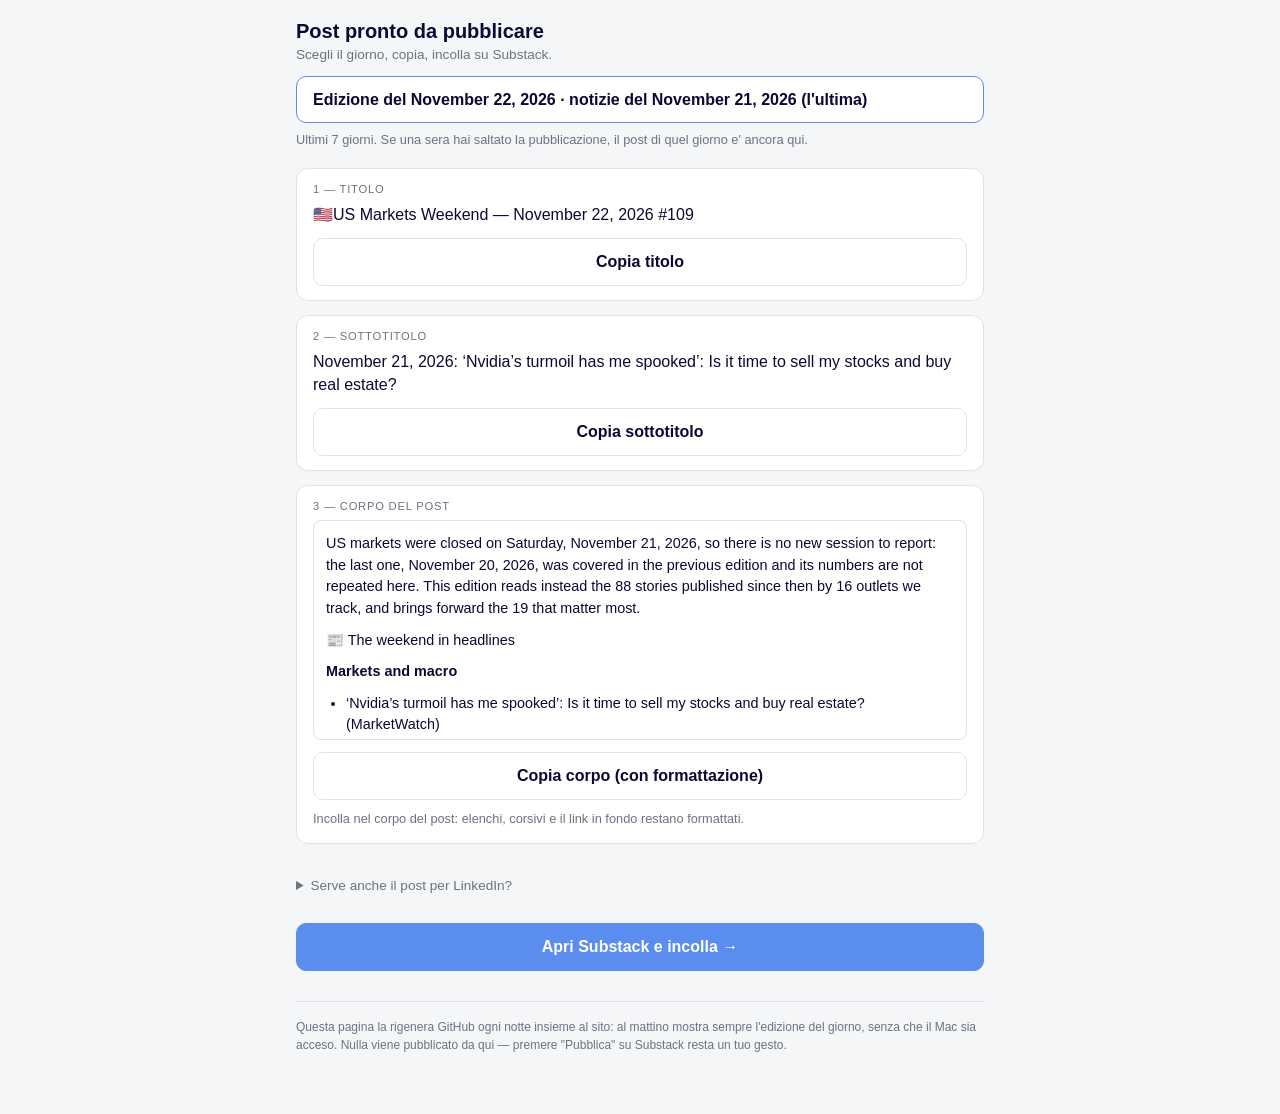
==== commit f1ee65dc: "Edizione del 2026-11-22 20:26 CET" ====
--- a/editions/share.html
+++ b/editions/share.html
@@ -91,52 +91,50 @@
 
     <div class="step">
       <div class="step-n">2 — Sottotitolo</div>
-      <div class="val f-subtitle">November 21, 2026: Argentina’s borrowing costs jump as Milei’s falling popularity rattles investors</div>
+      <div class="val f-subtitle">November 21, 2026: ‘Nvidia’s turmoil has me spooked’: Is it time to sell my stocks and buy real estate?</div>
       <button data-copy="f-subtitle">Copia sottotitolo</button>
     </div>
 
     <div class="step">
       <div class="step-n">3 — Corpo del post</div>
-      <div class="body-preview f-body"><p>US markets were closed on Saturday, November 21, 2026, so there is no new session to report: the last one, November 20, 2026, was covered in the previous edition and its numbers are not repeated here. This edition reads instead the 88 stories published since then by 14 outlets we track, and brings forward the 24 that matter most.</p>
+      <div class="body-preview f-body"><p>US markets were closed on Saturday, November 21, 2026, so there is no new session to report: the last one, November 20, 2026, was covered in the previous edition and its numbers are not repeated here. This edition reads instead the 88 stories published since then by 16 outlets we track, and brings forward the 19 that matter most.</p>
 
 <p>📰 The weekend in headlines</p>
 
 <p><strong>Markets and macro</strong></p>
 
 <ul>
-  <li>Argentina’s borrowing costs jump as Milei’s falling popularity rattles investors (Financial Times)</li>
-  <li>‘It’s downright dirty’: My brother moved in with our ailing mother and closed her bank account. What can I do? (MarketWatch)</li>
-  <li>Heathrow’s biggest investor confident airport will build a third runway (Financial Times)</li>
+  <li>‘Nvidia’s turmoil has me spooked’: Is it time to sell my stocks and buy real estate? (MarketWatch)</li>
+  <li>I’m terrified of a market crash. Should I put $400,000 of my $1 million retirement savings into an annuity? (MarketWatch)</li>
+  <li>Corporate America hunts for ‘generational’ growth in AI, trading cards and the L.A. airport (MarketWatch)</li>
 </ul>
 
 <p><strong>Crypto</strong></p>
 
 <ul>
-  <li>Is the AI Bubble Finally Popping? Nvidia Crashes 48% as Wall Street Experts Sound the Alarm (Decrypt)</li>
-  <li>US lawmakers propose up to 30% rewards for prediction market whistleblowers (Cointelegraph)</li>
-  <li>Hong Kong pushes to bring crypto custodians, advisers under licensing rules (Cointelegraph)</li>
+  <li>Bitcoin briefly drops to $17K on Kraken, exchange upholds trades (Cointelegraph)</li>
+  <li>Chainflip’s losses climb to $12 million after protocol discloses 122.9 BTC theft, offers hacker bounty (The Block)</li>
+  <li>The future of onchain FX could start with users, not institutional liquidity (Cointelegraph)</li>
 </ul>
 
 <p><strong>Tech</strong></p>
 
 <ul>
-  <li>Signal restricts mobile screenshots as it confronts ‘existential threat’ of AI surveillance (TechCrunch)</li>
-  <li>A tale of two Nvidias (TechCrunch)</li>
-  <li>Is selling an AI version of your face to this microdrama startup the future of Hollywood? (TechCrunch)</li>
+  <li>Banks Have Had It Up to Here With Your AI Agent (Wired)</li>
+  <li>Why data centers are at the center of the Big Tech backlash (TechCrunch)</li>
+  <li>TechCrunch Mobility: A/B testing robots vs. humans (TechCrunch)</li>
 </ul>
 
 <p><strong>Italy</strong></p>
 
 <ul>
-  <li>Mps: &#x27;L&#x27;Opas di Intesa congrua ma non riflette il nostro valore&#x27; (ANSA Economia)</li>
-  <li>Merz, &#x27;nuova proposta bilancio Ue passo avanti ma ancora troppo alta (ANSA Economia)</li>
-  <li>Cgia, 2,4 milioni di famiglie italiane a rischio povertà energetica (ANSA Economia)</li>
+  <li>Dal wedding dog sitter al pet detective, 18mila professionisti del benessere animale (ANSA Economia)</li>
 </ul>
 
 <p>🌙 What traded while Wall Street was closed</p>
 
 <ul>
-  <li>Crypto (trades 24/7): Bitcoin +1.09% · Ethereum +3.61% · Solana +2.09% · XRP +3.23%</li>
+  <li>Crypto (trades 24/7): Bitcoin +3.98% · Ethereum +7.10% · Solana +4.21% · XRP +4.52%</li>
   <li>Index futures: S&amp;P 500 futures -0.13% · Nasdaq-100 futures -0.06% · Dow Jones futures -0.04%</li>
   <li>Commodities: Gold -0.31% · WTI crude oil -0.67%</li>
   <li>Currencies: Euro / US dollar +0.05% · US dollar index -0.02%</li>
@@ -144,16 +142,17 @@
 
 <p><em>Change since Friday&#x27;s US close. These are quotes on markets that stay open, not forecasts for the coming session.</em></p>
 
-<p>🔎 Named in weekend coverage</p>
-
-<ul>
-  <li>Nvidia (NVDA, 9.2/10) — Decrypt: Is the AI Bubble Finally Popping? Nvidia Crashes 48% as Wall Street Experts Sound the Alarm</li>
-  <li>Nike, Inc. (NKE, 8.0/10) — Wired: Nike Promo Codes and Discounts: 30% for November 2026</li>
-</ul>
-
-<p><em>A lexical score (0-10) for how intensely the outlets themselves wrote about it — not a forecast, not investment advice, and not backtested against real price moves.</em></p>
-
-<p><em>Sources: ANSA Economia, Cointelegraph, Decrypt, Financial Times, MarketWatch, TechCrunch, Wired.</em></p>
+<p>👀 On the calendar</p>
+
+<ul>
+  <li>Fed’s Inflation Fight May Require More Hikes (Bloomberg)</li>
+  <li>Copper Prices Are Falling. Memo to the Fed: Inflation Could Be Next. (Barron&#x27;s)</li>
+  <li>Both Kevin Warsh And His Critics Mistake Rising Prices For Inflation (Forbes)</li>
+</ul>
+
+<p><em>Scheduled events and previews published by the outlets themselves — listed, not predicted.</em></p>
+
+<p><em>Sources: ANSA Economia, Barron&#x27;s, Bloomberg, Cointelegraph, Forbes, MarketWatch, TechCrunch, The Block, Wired.</em></p>
 
 <p><em>This newsletter reports on publicly available market news for informational and educational purposes only. It does not constitute investment, financial, or trading advice. Always do your own research.</em></p>
 
@@ -171,37 +170,36 @@
         <div class="step-n">Testo LinkedIn</div>
         <div class="body-preview f-linkedin" style="white-space:pre-wrap">🇺🇸 US Markets Weekend — November 22, 2026 #109
 
-US markets were closed on Saturday, November 21, 2026, so there is no new session to report: the last one, November 20, 2026, was covered in the previous edition and its numbers are not repeated here. This edition reads instead the 88 stories published since then by 14 outlets we track, and brings forward the 24 that matter most.
+US markets were closed on Saturday, November 21, 2026, so there is no new session to report: the last one, November 20, 2026, was covered in the previous edition and its numbers are not repeated here. This edition reads instead the 88 stories published since then by 16 outlets we track, and brings forward the 19 that matter most.
 
 📰 The weekend in headlines
 Markets and macro:
-• Argentina’s borrowing costs jump as Milei’s falling popularity rattles investors (Financial Times)
-• ‘It’s downright dirty’: My brother moved in with our ailing mother and closed her bank account. What can I do? (MarketWatch)
-• Heathrow’s biggest investor confident airport will build a third runway (Financial Times)
+• ‘Nvidia’s turmoil has me spooked’: Is it time to sell my stocks and buy real estate? (MarketWatch)
+• I’m terrified of a market crash. Should I put $400,000 of my $1 million retirement savings into an annuity? (MarketWatch)
+• Corporate America hunts for ‘generational’ growth in AI, trading cards and the L.A. airport (MarketWatch)
 Crypto:
-• Is the AI Bubble Finally Popping? Nvidia Crashes 48% as Wall Street Experts Sound the Alarm (Decrypt)
-• US lawmakers propose up to 30% rewards for prediction market whistleblowers (Cointelegraph)
-• Hong Kong pushes to bring crypto custodians, advisers under licensing rules (Cointelegraph)
+• Bitcoin briefly drops to $17K on Kraken, exchange upholds trades (Cointelegraph)
+• Chainflip’s losses climb to $12 million after protocol discloses 122.9 BTC theft, offers hacker bounty (The Block)
+• The future of onchain FX could start with users, not institutional liquidity (Cointelegraph)
 Tech:
-• Signal restricts mobile screenshots as it confronts ‘existential threat’ of AI surveillance (TechCrunch)
-• A tale of two Nvidias (TechCrunch)
-• Is selling an AI version of your face to this microdrama startup the future of Hollywood? (TechCrunch)
+• Banks Have Had It Up to Here With Your AI Agent (Wired)
+• Why data centers are at the center of the Big Tech backlash (TechCrunch)
+• TechCrunch Mobility: A/B testing robots vs. humans (TechCrunch)
 Italy:
-• Mps: &#x27;L&#x27;Opas di Intesa congrua ma non riflette il nostro valore&#x27; (ANSA Economia)
-• Merz, &#x27;nuova proposta bilancio Ue passo avanti ma ancora troppo alta (ANSA Economia)
-• Cgia, 2,4 milioni di famiglie italiane a rischio povertà energetica (ANSA Economia)
+• Dal wedding dog sitter al pet detective, 18mila professionisti del benessere animale (ANSA Economia)
 
 🌙 What traded while Wall Street was closed
-• Crypto (trades 24/7): Bitcoin +1.09% · Ethereum +3.61% · Solana +2.09% · XRP +3.23%
+• Crypto (trades 24/7): Bitcoin +3.98% · Ethereum +7.10% · Solana +4.21% · XRP +4.52%
 • Index futures: S&amp;P 500 futures -0.13% · Nasdaq-100 futures -0.06% · Dow Jones futures -0.04%
 • Commodities: Gold -0.31% · WTI crude oil -0.67%
 • Currencies: Euro / US dollar +0.05% · US dollar index -0.02%
 Change since Friday&#x27;s US close. These are quotes on markets that stay open, not forecasts for the coming session.
 
-🔎 Named in weekend coverage
-• Nvidia (NVDA, 9.2/10) — Decrypt: Is the AI Bubble Finally Popping? Nvidia Crashes 48% as Wall Street Experts Sound the Alarm
-• Nike, Inc. (NKE, 8.0/10) — Wired: Nike Promo Codes and Discounts: 30% for November 2026
-A lexical score (0-10) for how intensely the outlets themselves wrote about it — not a forecast, not investment advice, and not backtested against real price moves.
+👀 On the calendar
+• Fed’s Inflation Fight May Require More Hikes (Bloomberg)
+• Copper Prices Are Falling. Memo to the Fed: Inflation Could Be Next. (Barron&#x27;s)
+• Both Kevin Warsh And His Critics Mistake Rising Prices For Inflation (Forbes)
+Scheduled events and previews published by the outlets themselves — listed, not predicted.
 
 This newsletter reports on publicly available market news for informational and educational purposes only. It does not constitute investment, financial, or trading advice. Always do your own research.
 
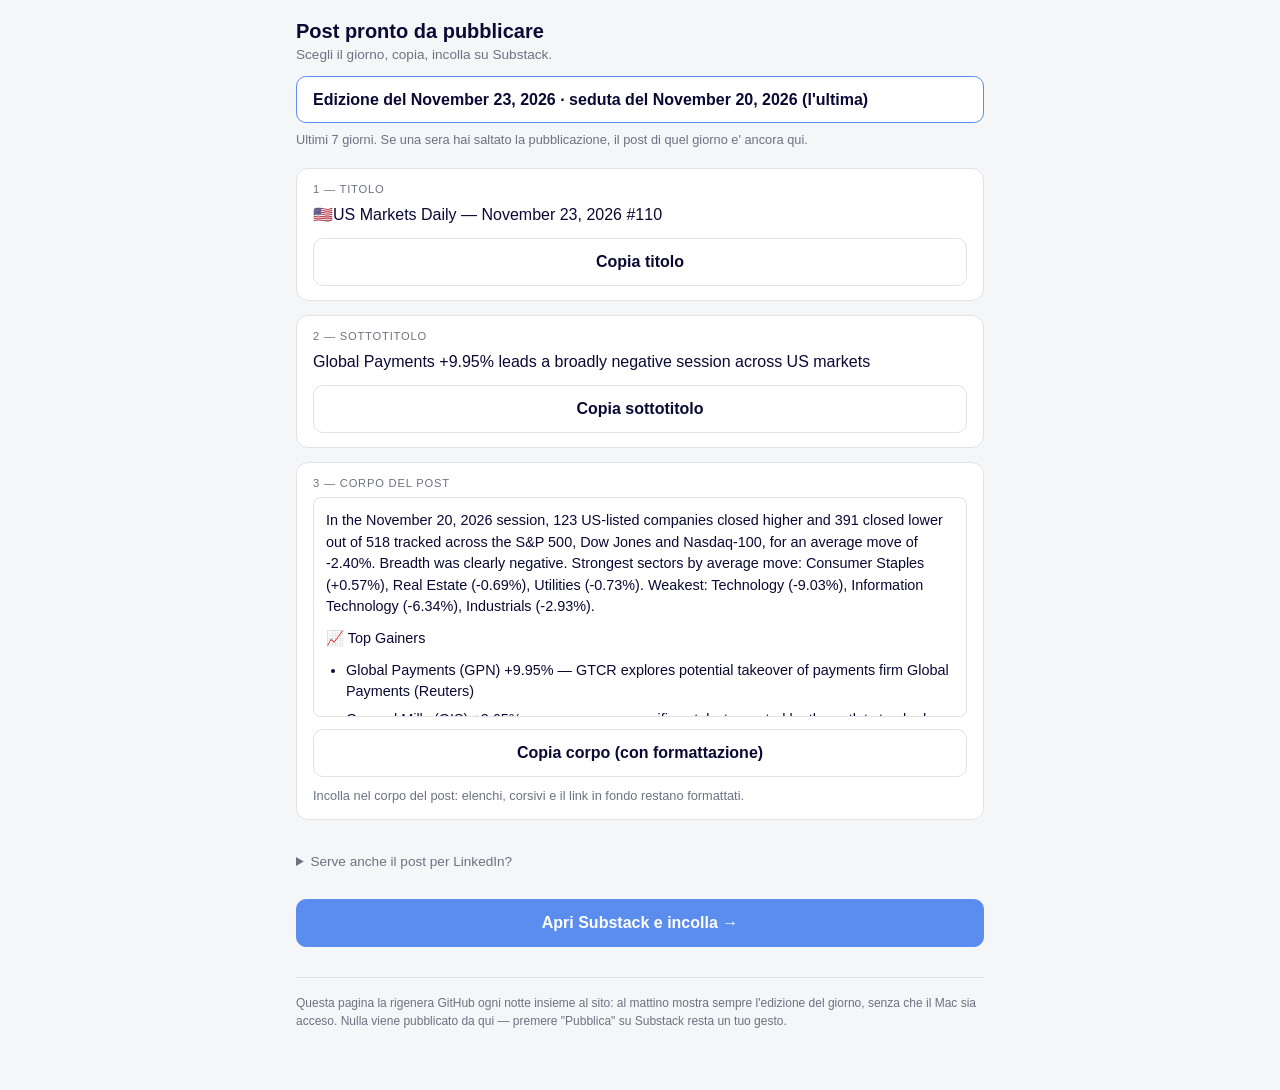
==== commit da55efdf: "Edizione del 2026-11-23 03:00 CET" ====
--- a/editions/share.html
+++ b/editions/share.html
@@ -2,7 +2,7 @@
 <html lang="it">
 <head>
 <meta charset="utf-8">
-<title>Post pronto — November 22, 2026</title>
+<title>Post pronto — November 23, 2026</title>
 <meta name="viewport" content="width=device-width, initial-scale=1">
 <meta name="robots" content="noindex">
 <style>
@@ -70,19 +70,107 @@
 
   <div class="daybar">
     <select id="daySelect" aria-label="Scegli l'edizione">
-      <option value="2026-11-22">Edizione del November 22, 2026 · notizie del November 21, 2026  (l&#x27;ultima)</option>
+      <option value="2026-11-23">Edizione del November 23, 2026 · seduta del November 20, 2026  (l&#x27;ultima)</option>
+      <option value="2026-11-22">Edizione del November 22, 2026 · notizie del November 21, 2026</option>
       <option value="2026-11-21">Edizione del November 21, 2026 · seduta del November 20, 2026</option>
       <option value="2026-11-20">Edizione del November 20, 2026 · seduta del November 19, 2026</option>
       <option value="2026-11-19">Edizione del November 19, 2026 · seduta del November 18, 2026</option>
       <option value="2026-11-18">Edizione del November 18, 2026 · seduta del November 17, 2026</option>
       <option value="2026-11-17">Edizione del November 17, 2026 · seduta del November 16, 2026</option>
-      <option value="2026-11-16">Edizione del November 16, 2026 · seduta del November 13, 2026</option>
     </select>
     <div class="hint">Ultimi 7 giorni. Se una sera hai saltato la
       pubblicazione, il post di quel giorno e' ancora qui.</div>
   </div>
 
+  <div class="day" data-day="2026-11-23">
+    <div class="step">
+      <div class="step-n">1 — Titolo</div>
+      <div class="val f-title">🇺🇸US Markets Daily — November 23, 2026 #110</div>
+      <button data-copy="f-title">Copia titolo</button>
+    </div>
+
+    <div class="step">
+      <div class="step-n">2 — Sottotitolo</div>
+      <div class="val f-subtitle">Global Payments +9.95% leads a broadly negative session across US markets</div>
+      <button data-copy="f-subtitle">Copia sottotitolo</button>
+    </div>
+
+    <div class="step">
+      <div class="step-n">3 — Corpo del post</div>
+      <div class="body-preview f-body"><p>In the November 20, 2026 session, 123 US-listed companies closed higher and 391 closed lower out of 518 tracked across the S&amp;P 500, Dow Jones and Nasdaq-100, for an average move of -2.40%. Breadth was clearly negative. Strongest sectors by average move: Consumer Staples (+0.57%), Real Estate (-0.69%), Utilities (-0.73%). Weakest: Technology (-9.03%), Information Technology (-6.34%), Industrials (-2.93%).</p>
+
+<p>📈 Top Gainers</p>
+<ul>
+  <li>Global Payments (GPN) +9.95% — GTCR explores potential takeover of payments firm Global Payments (Reuters)</li>
+  <li>General Mills (GIS) +3.65% — no company-specific catalyst reported by the outlets tracked.</li>
+  <li>McCormick &amp; Company (MKC) +3.43% — no company-specific catalyst reported by the outlets tracked.</li>
+  <li>HCA Healthcare (HCA) +3.31% — no company-specific catalyst reported by the outlets tracked.</li>
+  <li>CoStar Group (CSGP) +3.17% — no company-specific catalyst reported by the outlets tracked.</li>
+  <li>Cognizant (CTSH) +3.11% — no company-specific catalyst reported by the outlets tracked.</li>
+</ul>
+
+<p>📉 Top Decliners</p>
+<ul>
+  <li>Nebius Group (NBIS) -16.11% — no company-specific catalyst reported by the outlets tracked.</li>
+  <li>Bloom Energy (BE) -15.30% — no company-specific catalyst reported by the outlets tracked.</li>
+  <li>Astera Labs (ALAB) -14.77% — Eye on oversold opportunities: Jay Woods on Applied Digital, Astera Labs and Robinhood (CNBC)</li>
+  <li>Arm Holdings (ARM) -14.09% — no company-specific catalyst reported by the outlets tracked.</li>
+  <li>Nvidia (NVDA) -14.01% — Nvidia Reports Faster Growth, Says Jensen Huang Won’t Return as CEO (WSJ)</li>
+  <li>Lumentum (LITE) -13.94% — The combination with Marvell is going to be very powerful, says Lumentum CEO Hurlston (CNBC)</li>
+</ul>
+
+<p><em>Sources: CNBC, Reuters, WSJ.</em></p>
+
+<p><em>This newsletter reports on publicly available market news for informational and educational purposes only. It does not constitute investment, financial, or trading advice. Always do your own research.</em></p>
+
+<p>🔗 Tap the link below for a deeper look at US markets news from
+yesterday's session, November 20<br>
+<a href="https://maxodave.github.io/us-markets-daily/">https://maxodave.github.io/us-markets-daily/</a></p>
+</div>
+      <button data-copy="f-body" data-rich="1">Copia corpo (con formattazione)</button>
+      <div class="hint">Incolla nel corpo del post: elenchi, corsivi e il link in
+        fondo restano formattati.</div>
+    </div>
+
+    <details>
+      <summary>Serve anche il post per LinkedIn?</summary>
+      <div class="step" style="margin-top:12px">
+        <div class="step-n">Testo LinkedIn</div>
+        <div class="body-preview f-linkedin" style="white-space:pre-wrap">🇺🇸 US Markets Daily — November 23, 2026 #110
+
+In the November 20, 2026 session, 123 US-listed companies closed higher and 391 closed lower out of 518 tracked across the S&amp;P 500, Dow Jones and Nasdaq-100, for an average move of -2.40%. Breadth was clearly negative. Strongest sectors by average move: Consumer Staples (+0.57%), Real Estate (-0.69%), Utilities (-0.73%). Weakest: Technology (-9.03%), Information Technology (-6.34%), Industrials (-2.93%).
+
+📈 Top Gainers
+• Global Payments (GPN) +9.95% — GTCR explores potential takeover of payments firm Global Payments (Reuters)
+• General Mills (GIS) +3.65% — no company-specific catalyst reported by the outlets tracked.
+• McCormick &amp; Company (MKC) +3.43% — no company-specific catalyst reported by the outlets tracked.
+• HCA Healthcare (HCA) +3.31% — no company-specific catalyst reported by the outlets tracked.
+• CoStar Group (CSGP) +3.17% — no company-specific catalyst reported by the outlets tracked.
+• Cognizant (CTSH) +3.11% — no company-specific catalyst reported by the outlets tracked.
+
+📉 Top Decliners
+• Nebius Group (NBIS) -16.11% — no company-specific catalyst reported by the outlets tracked.
+• Bloom Energy (BE) -15.30% — no company-specific catalyst reported by the outlets tracked.
+• Astera Labs (ALAB) -14.77% — Eye on oversold opportunities: Jay Woods on Applied Digital, Astera Labs and Robinhood (CNBC)
+• Arm Holdings (ARM) -14.09% — no company-specific catalyst reported by the outlets tracked.
+• Nvidia (NVDA) -14.01% — Nvidia Reports Faster Growth, Says Jensen Huang Won’t Return as CEO (WSJ)
+• Lumentum (LITE) -13.94% — The combination with Marvell is going to be very powerful, says Lumentum CEO Hurlston (CNBC)
+
+This newsletter reports on publicly available market news for informational and educational purposes only. It does not constitute investment, financial, or trading advice. Always do your own research.
+
+#StockMarket #SP500 #Markets #Earnings #WallStreet
+
+🔗 Tap the link below for a deeper look at US markets news from yesterday&#x27;s session, November 20
+https://maxodave.github.io/us-markets-daily/</div>
+        <button data-copy="f-linkedin">Copia testo LinkedIn</button>
+        <div class="hint">LinkedIn non interpreta la formattazione: questo si copia
+          come testo semplice, com'e'.</div>
+      </div>
+    </details>
+  </div>
+
   <div class="day" data-day="2026-11-22">
+    <div class="old-warning">Stai guardando l'edizione del <b>November 22, 2026</b>, non l'ultima. Se cercavi quella di oggi, scegli la prima voce del menu.</div>
     <div class="step">
       <div class="step-n">1 — Titolo</div>
       <div class="val f-title">🇺🇸US Markets Weekend — November 22, 2026 #109</div>
@@ -644,94 +732,6 @@
 #StockMarket #SP500 #Markets #Earnings #WallStreet
 
 🔗 Tap the link below for a deeper look at US markets news from yesterday&#x27;s session, November 16
-https://maxodave.github.io/us-markets-daily/</div>
-        <button data-copy="f-linkedin">Copia testo LinkedIn</button>
-        <div class="hint">LinkedIn non interpreta la formattazione: questo si copia
-          come testo semplice, com'e'.</div>
-      </div>
-    </details>
-  </div>
-
-  <div class="day" data-day="2026-11-16">
-    <div class="old-warning">Stai guardando l'edizione del <b>November 16, 2026</b>, non l'ultima. Se cercavi quella di oggi, scegli la prima voce del menu.</div>
-    <div class="step">
-      <div class="step-n">1 — Titolo</div>
-      <div class="val f-title">🇺🇸US Markets Daily — November 16, 2026 #103</div>
-      <button data-copy="f-title">Copia titolo</button>
-    </div>
-
-    <div class="step">
-      <div class="step-n">2 — Sottotitolo</div>
-      <div class="val f-subtitle">Alnylam Pharmaceuticals +5.36% leads a broadly positive session across US markets</div>
-      <button data-copy="f-subtitle">Copia sottotitolo</button>
-    </div>
-
-    <div class="step">
-      <div class="step-n">3 — Corpo del post</div>
-      <div class="body-preview f-body"><p>In the November 13, 2026 session, 322 US-listed companies closed higher and 192 closed lower out of 518 tracked across the S&amp;P 500, Dow Jones and Nasdaq-100, for an average move of +0.09%. Breadth was clearly positive. Strongest sectors by average move: Consumer Staples (+1.22%), Energy (+1.16%), Communication Services (+1.09%). Weakest: Technology (-2.64%), Information Technology (-1.72%), Materials (-0.25%).</p>
-
-<p>📈 Top Gainers</p>
-<ul>
-  <li>Alnylam Pharmaceuticals (ALNY) +5.36% — no company-specific catalyst reported by the outlets tracked.</li>
-  <li>Charter Communications (CHTR) +4.32% — no company-specific catalyst reported by the outlets tracked.</li>
-  <li>Steris (STE) +4.29% — no company-specific catalyst reported by the outlets tracked.</li>
-  <li>Global Payments (GPN) +4.21% — EXCLUSIVE: CD&amp;R, GTCR drop pursuit of Global Payments, sources say (Reuters)</li>
-  <li>Fidelity National Information Services (FIS) +4.16% — no company-specific catalyst reported by the outlets tracked.</li>
-  <li>Fox Corporation (Class A) (FOXA) +4.12% — no company-specific catalyst reported by the outlets tracked.</li>
-</ul>
-
-<p>📉 Top Decliners</p>
-<ul>
-  <li>Nebius Group (NBIS) -9.92% — CoreWeave and Nebius Lost a Friend in Huang. What Comes Next for Neoclouds. (Barron&#x27;s)</li>
-  <li>Advanced Micro Devices (AMD) -8.75% — no company-specific catalyst reported by the outlets tracked.</li>
-  <li>Dell Technologies (DELL) -7.18% — no company-specific catalyst reported by the outlets tracked.</li>
-  <li>Cisco (CSCO) -6.24% — Cisco Systems Raises Outlook On Soaring Revenue, Profit (WSJ)</li>
-  <li>CoreWeave (CRWV) -6.13% — CoreWeave and Nebius Lost a Friend in Huang. What Comes Next for Neoclouds. (Barron&#x27;s)</li>
-  <li>Coherent Corp. (COHR) -6.00% — Coherent Named to Forbes America&#x27;s Best Companies List for Second Consecutive Year (Financial Times)</li>
-</ul>
-
-<p><em>Sources: Barron&#x27;s, Financial Times, Reuters, WSJ.</em></p>
-
-<p><em>This newsletter reports on publicly available market news for informational and educational purposes only. It does not constitute investment, financial, or trading advice. Always do your own research.</em></p>
-
-<p>🔗 Tap the link below for a deeper look at US markets news from
-yesterday's session, November 13<br>
-<a href="https://maxodave.github.io/us-markets-daily/">https://maxodave.github.io/us-markets-daily/</a></p>
-</div>
-      <button data-copy="f-body" data-rich="1">Copia corpo (con formattazione)</button>
-      <div class="hint">Incolla nel corpo del post: elenchi, corsivi e il link in
-        fondo restano formattati.</div>
-    </div>
-
-    <details>
-      <summary>Serve anche il post per LinkedIn?</summary>
-      <div class="step" style="margin-top:12px">
-        <div class="step-n">Testo LinkedIn</div>
-        <div class="body-preview f-linkedin" style="white-space:pre-wrap">🇺🇸 US Markets Daily — November 16, 2026 #103
-
-In the November 13, 2026 session, 322 US-listed companies closed higher and 192 closed lower out of 518 tracked across the S&amp;P 500, Dow Jones and Nasdaq-100, for an average move of +0.09%. Breadth was clearly positive. Strongest sectors by average move: Consumer Staples (+1.22%), Energy (+1.16%), Communication Services (+1.09%). Weakest: Technology (-2.64%), Information Technology (-1.72%), Materials (-0.25%).
-
-📈 Top Gainers
-• Alnylam Pharmaceuticals (ALNY) +5.36% — no company-specific catalyst reported by the outlets tracked.
-• Charter Communications (CHTR) +4.32% — no company-specific catalyst reported by the outlets tracked.
-• Steris (STE) +4.29% — no company-specific catalyst reported by the outlets tracked.
-• Global Payments (GPN) +4.21% — EXCLUSIVE: CD&amp;R, GTCR drop pursuit of Global Payments, sources say (Reuters)
-• Fidelity National Information Services (FIS) +4.16% — no company-specific catalyst reported by the outlets tracked.
-• Fox Corporation (Class A) (FOXA) +4.12% — no company-specific catalyst reported by the outlets tracked.
-
-📉 Top Decliners
-• Nebius Group (NBIS) -9.92% — CoreWeave and Nebius Lost a Friend in Huang. What Comes Next for Neoclouds. (Barron&#x27;s)
-• Advanced Micro Devices (AMD) -8.75% — no company-specific catalyst reported by the outlets tracked.
-• Dell Technologies (DELL) -7.18% — no company-specific catalyst reported by the outlets tracked.
-• Cisco (CSCO) -6.24% — Cisco Systems Raises Outlook On Soaring Revenue, Profit (WSJ)
-• CoreWeave (CRWV) -6.13% — CoreWeave and Nebius Lost a Friend in Huang. What Comes Next for Neoclouds. (Barron&#x27;s)
-• Coherent Corp. (COHR) -6.00% — Coherent Named to Forbes America&#x27;s Best Companies List for Second Consecutive Year (Financial Times)
-
-This newsletter reports on publicly available market news for informational and educational purposes only. It does not constitute investment, financial, or trading advice. Always do your own research.
-
-#StockMarket #SP500 #Markets #Earnings #WallStreet
-
-🔗 Tap the link below for a deeper look at US markets news from yesterday&#x27;s session, November 13
 https://maxodave.github.io/us-markets-daily/</div>
         <button data-copy="f-linkedin">Copia testo LinkedIn</button>
         <div class="hint">LinkedIn non interpreta la formattazione: questo si copia
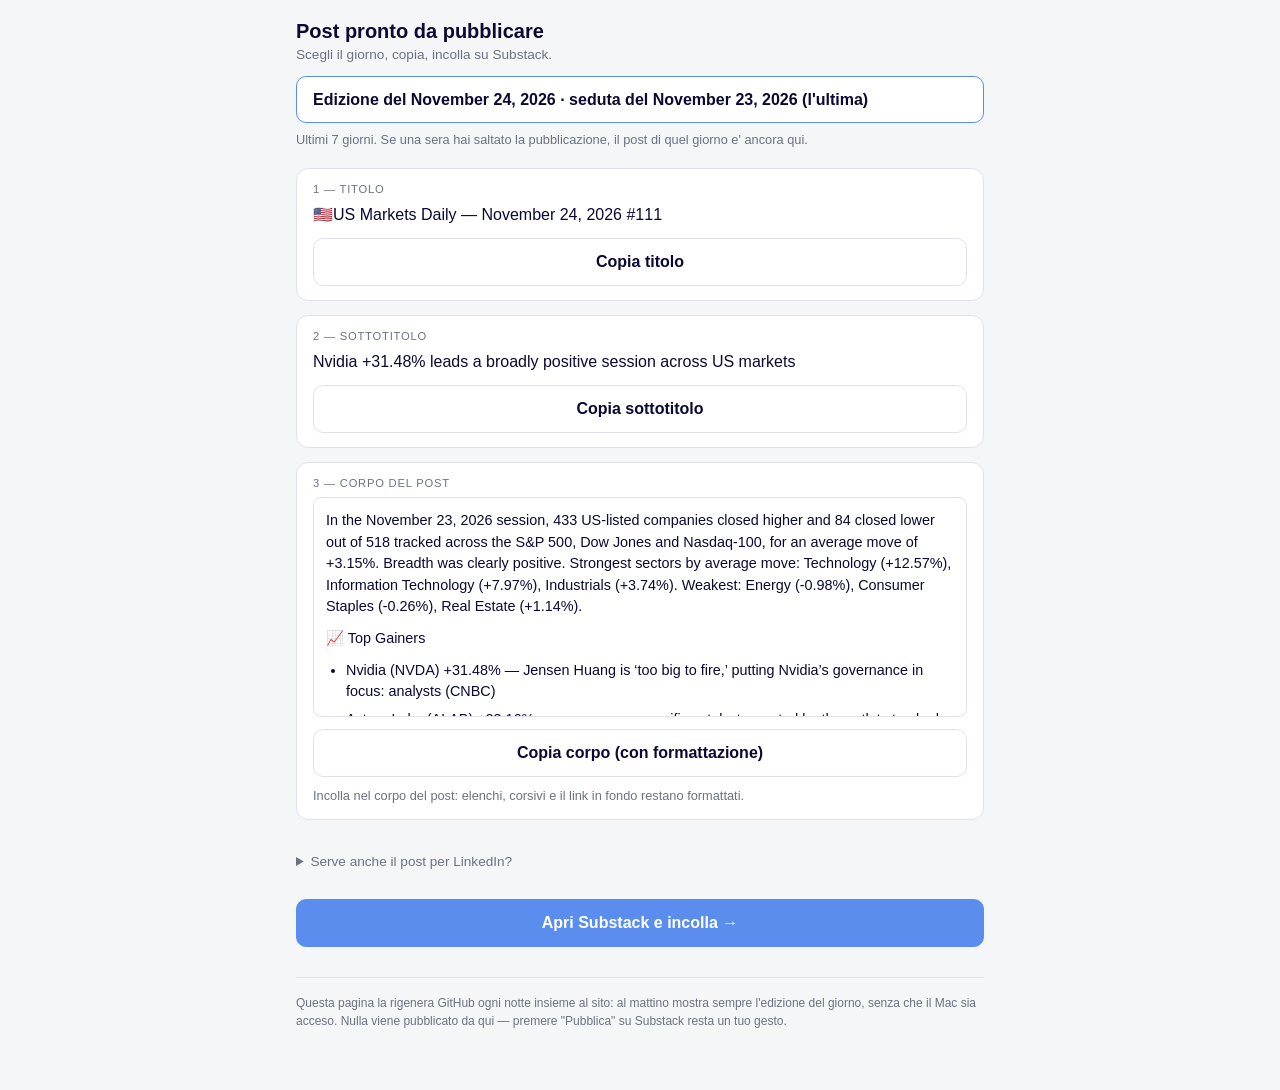
==== commit 0f2a13ea: "Edizione del 2026-11-24 06:34 CET" ====
--- a/editions/share.html
+++ b/editions/share.html
@@ -2,7 +2,7 @@
 <html lang="it">
 <head>
 <meta charset="utf-8">
-<title>Post pronto — November 23, 2026</title>
+<title>Post pronto — November 24, 2026</title>
 <meta name="viewport" content="width=device-width, initial-scale=1">
 <meta name="robots" content="noindex">
 <style>
@@ -70,19 +70,107 @@
 
   <div class="daybar">
     <select id="daySelect" aria-label="Scegli l'edizione">
-      <option value="2026-11-23">Edizione del November 23, 2026 · seduta del November 20, 2026  (l&#x27;ultima)</option>
+      <option value="2026-11-24">Edizione del November 24, 2026 · seduta del November 23, 2026  (l&#x27;ultima)</option>
+      <option value="2026-11-23">Edizione del November 23, 2026 · seduta del November 20, 2026</option>
       <option value="2026-11-22">Edizione del November 22, 2026 · notizie del November 21, 2026</option>
       <option value="2026-11-21">Edizione del November 21, 2026 · seduta del November 20, 2026</option>
       <option value="2026-11-20">Edizione del November 20, 2026 · seduta del November 19, 2026</option>
       <option value="2026-11-19">Edizione del November 19, 2026 · seduta del November 18, 2026</option>
       <option value="2026-11-18">Edizione del November 18, 2026 · seduta del November 17, 2026</option>
-      <option value="2026-11-17">Edizione del November 17, 2026 · seduta del November 16, 2026</option>
     </select>
     <div class="hint">Ultimi 7 giorni. Se una sera hai saltato la
       pubblicazione, il post di quel giorno e' ancora qui.</div>
   </div>
 
+  <div class="day" data-day="2026-11-24">
+    <div class="step">
+      <div class="step-n">1 — Titolo</div>
+      <div class="val f-title">🇺🇸US Markets Daily — November 24, 2026 #111</div>
+      <button data-copy="f-title">Copia titolo</button>
+    </div>
+
+    <div class="step">
+      <div class="step-n">2 — Sottotitolo</div>
+      <div class="val f-subtitle">Nvidia +31.48% leads a broadly positive session across US markets</div>
+      <button data-copy="f-subtitle">Copia sottotitolo</button>
+    </div>
+
+    <div class="step">
+      <div class="step-n">3 — Corpo del post</div>
+      <div class="body-preview f-body"><p>In the November 23, 2026 session, 433 US-listed companies closed higher and 84 closed lower out of 518 tracked across the S&amp;P 500, Dow Jones and Nasdaq-100, for an average move of +3.15%. Breadth was clearly positive. Strongest sectors by average move: Technology (+12.57%), Information Technology (+7.97%), Industrials (+3.74%). Weakest: Energy (-0.98%), Consumer Staples (-0.26%), Real Estate (+1.14%).</p>
+
+<p>📈 Top Gainers</p>
+<ul>
+  <li>Nvidia (NVDA) +31.48% — Jensen Huang is ‘too big to fire,’ putting Nvidia’s governance in focus: analysts (CNBC)</li>
+  <li>Astera Labs (ALAB) +23.16% — no company-specific catalyst reported by the outlets tracked.</li>
+  <li>CoreWeave (CRWV) +22.32% — Oracle and CoreWeave stocks stage big gains as investors bet the AI cash will keep flowing (MarketWatch)</li>
+  <li>Dell Technologies (DELL) +20.46% — no company-specific catalyst reported by the outlets tracked.</li>
+  <li>Nebius Group (NBIS) +20.28% — no company-specific catalyst reported by the outlets tracked.</li>
+  <li>Micron Technology (MU) +19.04% — Micron Stock Jumps 19%. Why the Rally Has Legs. (Barron&#x27;s)</li>
+</ul>
+
+<p>📉 Top Decliners</p>
+<ul>
+  <li>CrowdStrike (CRWD) -8.92% — CrowdStrike CEO defends Zscaler acquisition, calls it a &#x27;winning combination&#x27; (CNBC)</li>
+  <li>International Paper (IP) -4.55% — no company-specific catalyst reported by the outlets tracked.</li>
+  <li>Elevance Health (ELV) -3.78% — no company-specific catalyst reported by the outlets tracked.</li>
+  <li>Brown–Forman (BF.B) -3.64% — no company-specific catalyst reported by the outlets tracked.</li>
+  <li>Texas Pacific Land Corporation (TPL) -3.50% — Texas Pacific Land Agrees to Buy EagleRock in $3 Billion Deal (Bloomberg.com)</li>
+  <li>Tyson Foods (TSN) -3.33% — no company-specific catalyst reported by the outlets tracked.</li>
+</ul>
+
+<p><em>Sources: Barron&#x27;s, Bloomberg.com, CNBC, MarketWatch.</em></p>
+
+<p><em>This newsletter reports on publicly available market news for informational and educational purposes only. It does not constitute investment, financial, or trading advice. Always do your own research.</em></p>
+
+<p>🔗 Tap the link below for a deeper look at US markets news from
+yesterday's session, November 23<br>
+<a href="https://maxodave.github.io/us-markets-daily/">https://maxodave.github.io/us-markets-daily/</a></p>
+</div>
+      <button data-copy="f-body" data-rich="1">Copia corpo (con formattazione)</button>
+      <div class="hint">Incolla nel corpo del post: elenchi, corsivi e il link in
+        fondo restano formattati.</div>
+    </div>
+
+    <details>
+      <summary>Serve anche il post per LinkedIn?</summary>
+      <div class="step" style="margin-top:12px">
+        <div class="step-n">Testo LinkedIn</div>
+        <div class="body-preview f-linkedin" style="white-space:pre-wrap">🇺🇸 US Markets Daily — November 24, 2026 #111
+
+In the November 23, 2026 session, 433 US-listed companies closed higher and 84 closed lower out of 518 tracked across the S&amp;P 500, Dow Jones and Nasdaq-100, for an average move of +3.15%. Breadth was clearly positive. Strongest sectors by average move: Technology (+12.57%), Information Technology (+7.97%), Industrials (+3.74%). Weakest: Energy (-0.98%), Consumer Staples (-0.26%), Real Estate (+1.14%).
+
+📈 Top Gainers
+• Nvidia (NVDA) +31.48% — Jensen Huang is ‘too big to fire,’ putting Nvidia’s governance in focus: analysts (CNBC)
+• Astera Labs (ALAB) +23.16% — no company-specific catalyst reported by the outlets tracked.
+• CoreWeave (CRWV) +22.32% — Oracle and CoreWeave stocks stage big gains as investors bet the AI cash will keep flowing (MarketWatch)
+• Dell Technologies (DELL) +20.46% — no company-specific catalyst reported by the outlets tracked.
+• Nebius Group (NBIS) +20.28% — no company-specific catalyst reported by the outlets tracked.
+• Micron Technology (MU) +19.04% — Micron Stock Jumps 19%. Why the Rally Has Legs. (Barron&#x27;s)
+
+📉 Top Decliners
+• CrowdStrike (CRWD) -8.92% — CrowdStrike CEO defends Zscaler acquisition, calls it a &#x27;winning combination&#x27; (CNBC)
+• International Paper (IP) -4.55% — no company-specific catalyst reported by the outlets tracked.
+• Elevance Health (ELV) -3.78% — no company-specific catalyst reported by the outlets tracked.
+• Brown–Forman (BF.B) -3.64% — no company-specific catalyst reported by the outlets tracked.
+• Texas Pacific Land Corporation (TPL) -3.50% — Texas Pacific Land Agrees to Buy EagleRock in $3 Billion Deal (Bloomberg.com)
+• Tyson Foods (TSN) -3.33% — no company-specific catalyst reported by the outlets tracked.
+
+This newsletter reports on publicly available market news for informational and educational purposes only. It does not constitute investment, financial, or trading advice. Always do your own research.
+
+#StockMarket #SP500 #Markets #Earnings #WallStreet
+
+🔗 Tap the link below for a deeper look at US markets news from yesterday&#x27;s session, November 23
+https://maxodave.github.io/us-markets-daily/</div>
+        <button data-copy="f-linkedin">Copia testo LinkedIn</button>
+        <div class="hint">LinkedIn non interpreta la formattazione: questo si copia
+          come testo semplice, com'e'.</div>
+      </div>
+    </details>
+  </div>
+
   <div class="day" data-day="2026-11-23">
+    <div class="old-warning">Stai guardando l'edizione del <b>November 23, 2026</b>, non l'ultima. Se cercavi quella di oggi, scegli la prima voce del menu.</div>
     <div class="step">
       <div class="step-n">1 — Titolo</div>
       <div class="val f-title">🇺🇸US Markets Daily — November 23, 2026 #110</div>
@@ -644,94 +732,6 @@
 #StockMarket #SP500 #Markets #Earnings #WallStreet
 
 🔗 Tap the link below for a deeper look at US markets news from yesterday&#x27;s session, November 17
-https://maxodave.github.io/us-markets-daily/</div>
-        <button data-copy="f-linkedin">Copia testo LinkedIn</button>
-        <div class="hint">LinkedIn non interpreta la formattazione: questo si copia
-          come testo semplice, com'e'.</div>
-      </div>
-    </details>
-  </div>
-
-  <div class="day" data-day="2026-11-17">
-    <div class="old-warning">Stai guardando l'edizione del <b>November 17, 2026</b>, non l'ultima. Se cercavi quella di oggi, scegli la prima voce del menu.</div>
-    <div class="step">
-      <div class="step-n">1 — Titolo</div>
-      <div class="val f-title">🇺🇸US Markets Daily — November 17, 2026 #104</div>
-      <button data-copy="f-title">Copia titolo</button>
-    </div>
-
-    <div class="step">
-      <div class="step-n">2 — Sottotitolo</div>
-      <div class="val f-subtitle">Tyson Foods +8.72% leads a broadly negative session across US markets</div>
-      <button data-copy="f-subtitle">Copia sottotitolo</button>
-    </div>
-
-    <div class="step">
-      <div class="step-n">3 — Corpo del post</div>
-      <div class="body-preview f-body"><p>In the November 16, 2026 session, 148 US-listed companies closed higher and 368 closed lower out of 518 tracked across the S&amp;P 500, Dow Jones and Nasdaq-100, for an average move of -1.27%. Breadth was clearly negative. Strongest sectors by average move: Consumer Staples (+0.45%), Utilities (+0.03%), Real Estate (-0.14%). Weakest: Technology (-5.08%), Information Technology (-3.38%), Energy (-2.38%).</p>
-
-<p>📈 Top Gainers</p>
-<ul>
-  <li>Tyson Foods (TSN) +8.72% — Tyson Foods, Inc. Q4 2026 Earnings Call Summary (Yahoo Finance)</li>
-  <li>Centene Corporation (CNC) +4.91% — Medicaid Work Requirement Delay Pushes Molina, Centene Stocks Higher (Barron&#x27;s)</li>
-  <li>Tractor Supply (TSCO) +4.12% — no company-specific catalyst reported by the outlets tracked.</li>
-  <li>Elevance Health (ELV) +3.86% — no company-specific catalyst reported by the outlets tracked.</li>
-  <li>Southwest Airlines (LUV) +3.34% — no company-specific catalyst reported by the outlets tracked.</li>
-  <li>PG&amp;E Corporation (PCG) +3.25% — PG&amp;E Corp, PCG:DUS financials - FT.com (Financial Times)</li>
-</ul>
-
-<p>📉 Top Decliners</p>
-<ul>
-  <li>Astera Labs (ALAB) -8.79% — Astera Labs, Inc., ALAB:NSQ directors and dealings - FT.com (Financial Times)</li>
-  <li>Sandisk (SNDK) -8.58% — Why Is Sandisk (SNDK) Stock Sliding After A Shock AI Leadership Exit? (Yahoo Finance)</li>
-  <li>Lumentum (LITE) -8.48% — no company-specific catalyst reported by the outlets tracked.</li>
-  <li>Ciena (CIEN) -8.19% — no company-specific catalyst reported by the outlets tracked.</li>
-  <li>Arm Holdings (ARM) -8.12% — no company-specific catalyst reported by the outlets tracked.</li>
-  <li>MicroStrategy (MSTR) -7.70% — no company-specific catalyst reported by the outlets tracked.</li>
-</ul>
-
-<p><em>Sources: Barron&#x27;s, Financial Times, Yahoo Finance.</em></p>
-
-<p><em>This newsletter reports on publicly available market news for informational and educational purposes only. It does not constitute investment, financial, or trading advice. Always do your own research.</em></p>
-
-<p>🔗 Tap the link below for a deeper look at US markets news from
-yesterday's session, November 16<br>
-<a href="https://maxodave.github.io/us-markets-daily/">https://maxodave.github.io/us-markets-daily/</a></p>
-</div>
-      <button data-copy="f-body" data-rich="1">Copia corpo (con formattazione)</button>
-      <div class="hint">Incolla nel corpo del post: elenchi, corsivi e il link in
-        fondo restano formattati.</div>
-    </div>
-
-    <details>
-      <summary>Serve anche il post per LinkedIn?</summary>
-      <div class="step" style="margin-top:12px">
-        <div class="step-n">Testo LinkedIn</div>
-        <div class="body-preview f-linkedin" style="white-space:pre-wrap">🇺🇸 US Markets Daily — November 17, 2026 #104
-
-In the November 16, 2026 session, 148 US-listed companies closed higher and 368 closed lower out of 518 tracked across the S&amp;P 500, Dow Jones and Nasdaq-100, for an average move of -1.27%. Breadth was clearly negative. Strongest sectors by average move: Consumer Staples (+0.45%), Utilities (+0.03%), Real Estate (-0.14%). Weakest: Technology (-5.08%), Information Technology (-3.38%), Energy (-2.38%).
-
-📈 Top Gainers
-• Tyson Foods (TSN) +8.72% — Tyson Foods, Inc. Q4 2026 Earnings Call Summary (Yahoo Finance)
-• Centene Corporation (CNC) +4.91% — Medicaid Work Requirement Delay Pushes Molina, Centene Stocks Higher (Barron&#x27;s)
-• Tractor Supply (TSCO) +4.12% — no company-specific catalyst reported by the outlets tracked.
-• Elevance Health (ELV) +3.86% — no company-specific catalyst reported by the outlets tracked.
-• Southwest Airlines (LUV) +3.34% — no company-specific catalyst reported by the outlets tracked.
-• PG&amp;E Corporation (PCG) +3.25% — PG&amp;E Corp, PCG:DUS financials - FT.com (Financial Times)
-
-📉 Top Decliners
-• Astera Labs (ALAB) -8.79% — Astera Labs, Inc., ALAB:NSQ directors and dealings - FT.com (Financial Times)
-• Sandisk (SNDK) -8.58% — Why Is Sandisk (SNDK) Stock Sliding After A Shock AI Leadership Exit? (Yahoo Finance)
-• Lumentum (LITE) -8.48% — no company-specific catalyst reported by the outlets tracked.
-• Ciena (CIEN) -8.19% — no company-specific catalyst reported by the outlets tracked.
-• Arm Holdings (ARM) -8.12% — no company-specific catalyst reported by the outlets tracked.
-• MicroStrategy (MSTR) -7.70% — no company-specific catalyst reported by the outlets tracked.
-
-This newsletter reports on publicly available market news for informational and educational purposes only. It does not constitute investment, financial, or trading advice. Always do your own research.
-
-#StockMarket #SP500 #Markets #Earnings #WallStreet
-
-🔗 Tap the link below for a deeper look at US markets news from yesterday&#x27;s session, November 16
 https://maxodave.github.io/us-markets-daily/</div>
         <button data-copy="f-linkedin">Copia testo LinkedIn</button>
         <div class="hint">LinkedIn non interpreta la formattazione: questo si copia
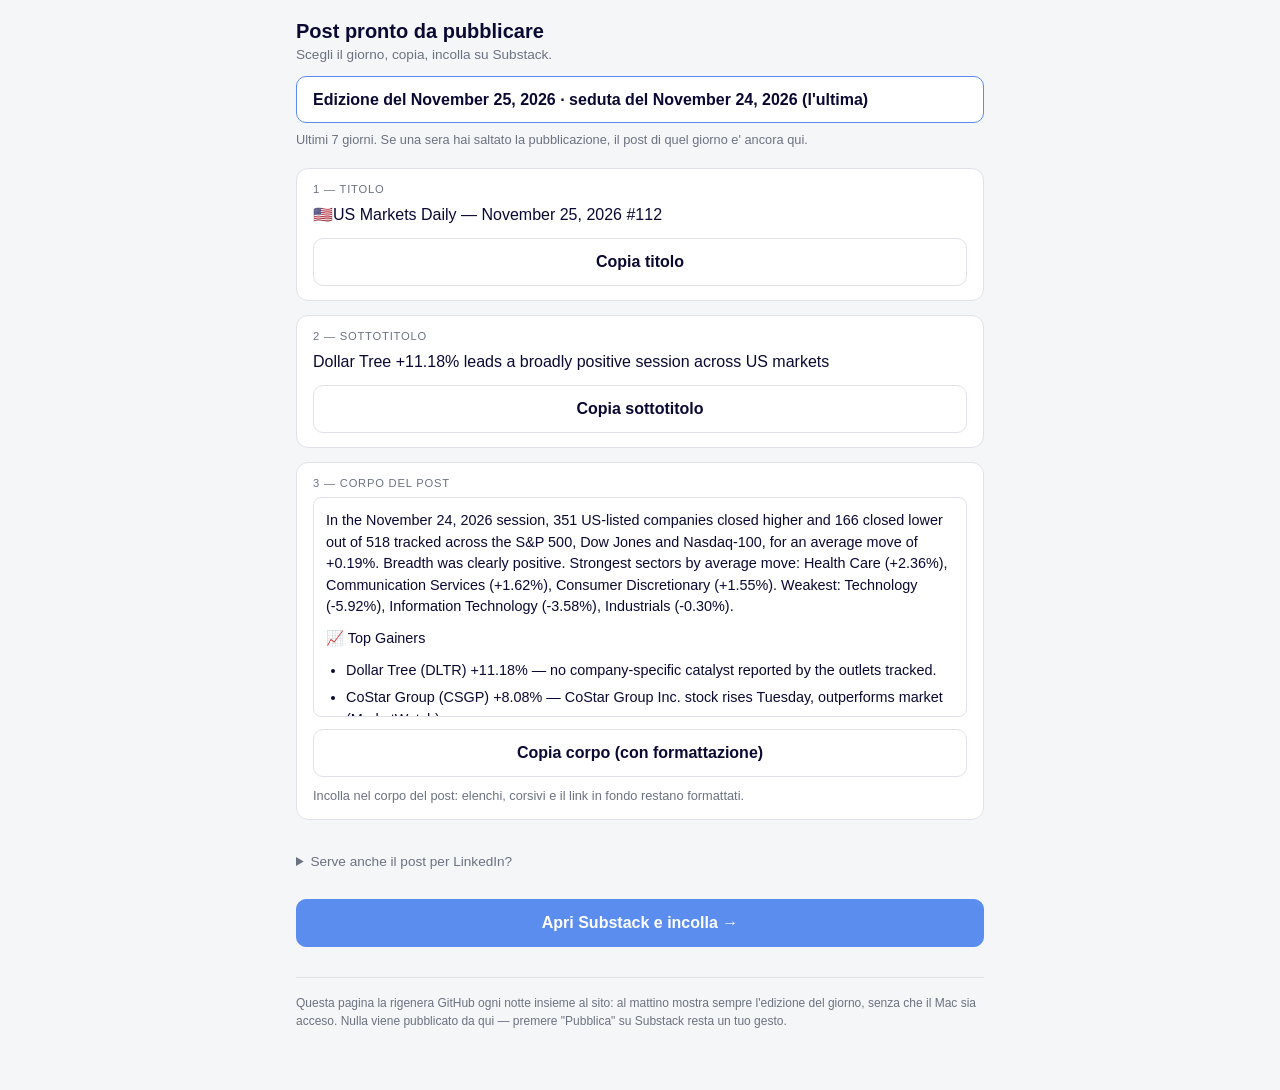
==== commit 3527b6d9: "Edizione del 2026-11-25 05:36 CET" ====
--- a/editions/share.html
+++ b/editions/share.html
@@ -2,7 +2,7 @@
 <html lang="it">
 <head>
 <meta charset="utf-8">
-<title>Post pronto — November 24, 2026</title>
+<title>Post pronto — November 25, 2026</title>
 <meta name="viewport" content="width=device-width, initial-scale=1">
 <meta name="robots" content="noindex">
 <style>
@@ -70,19 +70,107 @@
 
   <div class="daybar">
     <select id="daySelect" aria-label="Scegli l'edizione">
-      <option value="2026-11-24">Edizione del November 24, 2026 · seduta del November 23, 2026  (l&#x27;ultima)</option>
+      <option value="2026-11-25">Edizione del November 25, 2026 · seduta del November 24, 2026  (l&#x27;ultima)</option>
+      <option value="2026-11-24">Edizione del November 24, 2026 · seduta del November 23, 2026</option>
       <option value="2026-11-23">Edizione del November 23, 2026 · seduta del November 20, 2026</option>
       <option value="2026-11-22">Edizione del November 22, 2026 · notizie del November 21, 2026</option>
       <option value="2026-11-21">Edizione del November 21, 2026 · seduta del November 20, 2026</option>
       <option value="2026-11-20">Edizione del November 20, 2026 · seduta del November 19, 2026</option>
       <option value="2026-11-19">Edizione del November 19, 2026 · seduta del November 18, 2026</option>
-      <option value="2026-11-18">Edizione del November 18, 2026 · seduta del November 17, 2026</option>
     </select>
     <div class="hint">Ultimi 7 giorni. Se una sera hai saltato la
       pubblicazione, il post di quel giorno e' ancora qui.</div>
   </div>
 
+  <div class="day" data-day="2026-11-25">
+    <div class="step">
+      <div class="step-n">1 — Titolo</div>
+      <div class="val f-title">🇺🇸US Markets Daily — November 25, 2026 #112</div>
+      <button data-copy="f-title">Copia titolo</button>
+    </div>
+
+    <div class="step">
+      <div class="step-n">2 — Sottotitolo</div>
+      <div class="val f-subtitle">Dollar Tree +11.18% leads a broadly positive session across US markets</div>
+      <button data-copy="f-subtitle">Copia sottotitolo</button>
+    </div>
+
+    <div class="step">
+      <div class="step-n">3 — Corpo del post</div>
+      <div class="body-preview f-body"><p>In the November 24, 2026 session, 351 US-listed companies closed higher and 166 closed lower out of 518 tracked across the S&amp;P 500, Dow Jones and Nasdaq-100, for an average move of +0.19%. Breadth was clearly positive. Strongest sectors by average move: Health Care (+2.36%), Communication Services (+1.62%), Consumer Discretionary (+1.55%). Weakest: Technology (-5.92%), Information Technology (-3.58%), Industrials (-0.30%).</p>
+
+<p>📈 Top Gainers</p>
+<ul>
+  <li>Dollar Tree (DLTR) +11.18% — no company-specific catalyst reported by the outlets tracked.</li>
+  <li>CoStar Group (CSGP) +8.08% — CoStar Group Inc. stock rises Tuesday, outperforms market (MarketWatch)</li>
+  <li>Moderna (MRNA) +7.21% — Moderna’s 650% Surge Gives Bespoke Vaccine Little Room for Error (Bloomberg.com)</li>
+  <li>Charter Communications (CHTR) +6.21% — no company-specific catalyst reported by the outlets tracked.</li>
+  <li>Nike, Inc. (NKE) +5.89% — no company-specific catalyst reported by the outlets tracked.</li>
+  <li>International Paper (IP) +5.66% — no company-specific catalyst reported by the outlets tracked.</li>
+</ul>
+
+<p>📉 Top Decliners</p>
+<ul>
+  <li>Analog Devices (ADI) -17.37% — U.S. Markets Ended Tuesday Mixed As Kymera Therapeutics Led, Analog Devices Lagged (Barron&#x27;s)</li>
+  <li>Hewlett Packard Enterprise (HPE) -16.31% — no company-specific catalyst reported by the outlets tracked.</li>
+  <li>Astera Labs (ALAB) -13.88% — Chart of the Day: Astera Labs, A Beaten Down Semiconductor Gem (Barron&#x27;s)</li>
+  <li>CoreWeave (CRWV) -11.85% — Oracle and CoreWeave stocks stage big gains as investors bet the AI cash will keep flowing (MarketWatch)</li>
+  <li>Dell Technologies (DELL) -11.83% — Dell’s stock rises as the AI boom helps sales more than double (MarketWatch)</li>
+  <li>Texas Instruments (TXN) -11.25% — I&#x27;m buying Texas Instruments after the chip sell-off. Here&#x27;s why I see growth and income (CNBC)</li>
+</ul>
+
+<p><em>Sources: Barron&#x27;s, Bloomberg.com, CNBC, MarketWatch.</em></p>
+
+<p><em>This newsletter reports on publicly available market news for informational and educational purposes only. It does not constitute investment, financial, or trading advice. Always do your own research.</em></p>
+
+<p>🔗 Tap the link below for a deeper look at US markets news from
+yesterday's session, November 24<br>
+<a href="https://maxodave.github.io/us-markets-daily/">https://maxodave.github.io/us-markets-daily/</a></p>
+</div>
+      <button data-copy="f-body" data-rich="1">Copia corpo (con formattazione)</button>
+      <div class="hint">Incolla nel corpo del post: elenchi, corsivi e il link in
+        fondo restano formattati.</div>
+    </div>
+
+    <details>
+      <summary>Serve anche il post per LinkedIn?</summary>
+      <div class="step" style="margin-top:12px">
+        <div class="step-n">Testo LinkedIn</div>
+        <div class="body-preview f-linkedin" style="white-space:pre-wrap">🇺🇸 US Markets Daily — November 25, 2026 #112
+
+In the November 24, 2026 session, 351 US-listed companies closed higher and 166 closed lower out of 518 tracked across the S&amp;P 500, Dow Jones and Nasdaq-100, for an average move of +0.19%. Breadth was clearly positive. Strongest sectors by average move: Health Care (+2.36%), Communication Services (+1.62%), Consumer Discretionary (+1.55%). Weakest: Technology (-5.92%), Information Technology (-3.58%), Industrials (-0.30%).
+
+📈 Top Gainers
+• Dollar Tree (DLTR) +11.18% — no company-specific catalyst reported by the outlets tracked.
+• CoStar Group (CSGP) +8.08% — CoStar Group Inc. stock rises Tuesday, outperforms market (MarketWatch)
+• Moderna (MRNA) +7.21% — Moderna’s 650% Surge Gives Bespoke Vaccine Little Room for Error (Bloomberg.com)
+• Charter Communications (CHTR) +6.21% — no company-specific catalyst reported by the outlets tracked.
+• Nike, Inc. (NKE) +5.89% — no company-specific catalyst reported by the outlets tracked.
+• International Paper (IP) +5.66% — no company-specific catalyst reported by the outlets tracked.
+
+📉 Top Decliners
+• Analog Devices (ADI) -17.37% — U.S. Markets Ended Tuesday Mixed As Kymera Therapeutics Led, Analog Devices Lagged (Barron&#x27;s)
+• Hewlett Packard Enterprise (HPE) -16.31% — no company-specific catalyst reported by the outlets tracked.
+• Astera Labs (ALAB) -13.88% — Chart of the Day: Astera Labs, A Beaten Down Semiconductor Gem (Barron&#x27;s)
+• CoreWeave (CRWV) -11.85% — Oracle and CoreWeave stocks stage big gains as investors bet the AI cash will keep flowing (MarketWatch)
+• Dell Technologies (DELL) -11.83% — Dell’s stock rises as the AI boom helps sales more than double (MarketWatch)
+• Texas Instruments (TXN) -11.25% — I&#x27;m buying Texas Instruments after the chip sell-off. Here&#x27;s why I see growth and income (CNBC)
+
+This newsletter reports on publicly available market news for informational and educational purposes only. It does not constitute investment, financial, or trading advice. Always do your own research.
+
+#StockMarket #SP500 #Markets #Earnings #WallStreet
+
+🔗 Tap the link below for a deeper look at US markets news from yesterday&#x27;s session, November 24
+https://maxodave.github.io/us-markets-daily/</div>
+        <button data-copy="f-linkedin">Copia testo LinkedIn</button>
+        <div class="hint">LinkedIn non interpreta la formattazione: questo si copia
+          come testo semplice, com'e'.</div>
+      </div>
+    </details>
+  </div>
+
   <div class="day" data-day="2026-11-24">
+    <div class="old-warning">Stai guardando l'edizione del <b>November 24, 2026</b>, non l'ultima. Se cercavi quella di oggi, scegli la prima voce del menu.</div>
     <div class="step">
       <div class="step-n">1 — Titolo</div>
       <div class="val f-title">🇺🇸US Markets Daily — November 24, 2026 #111</div>
@@ -644,94 +732,6 @@
 #StockMarket #SP500 #Markets #Earnings #WallStreet
 
 🔗 Tap the link below for a deeper look at US markets news from yesterday&#x27;s session, November 18
-https://maxodave.github.io/us-markets-daily/</div>
-        <button data-copy="f-linkedin">Copia testo LinkedIn</button>
-        <div class="hint">LinkedIn non interpreta la formattazione: questo si copia
-          come testo semplice, com'e'.</div>
-      </div>
-    </details>
-  </div>
-
-  <div class="day" data-day="2026-11-18">
-    <div class="old-warning">Stai guardando l'edizione del <b>November 18, 2026</b>, non l'ultima. Se cercavi quella di oggi, scegli la prima voce del menu.</div>
-    <div class="step">
-      <div class="step-n">1 — Titolo</div>
-      <div class="val f-title">🇺🇸US Markets Daily — November 18, 2026 #105</div>
-      <button data-copy="f-title">Copia titolo</button>
-    </div>
-
-    <div class="step">
-      <div class="step-n">2 — Sottotitolo</div>
-      <div class="val f-subtitle">Arm Holdings +4.76% leads a broadly negative session across US markets</div>
-      <button data-copy="f-subtitle">Copia sottotitolo</button>
-    </div>
-
-    <div class="step">
-      <div class="step-n">3 — Corpo del post</div>
-      <div class="body-preview f-body"><p>In the November 17, 2026 session, 79 US-listed companies closed higher and 438 closed lower out of 518 tracked across the S&amp;P 500, Dow Jones and Nasdaq-100, for an average move of -1.39%. Breadth was clearly negative. Strongest sectors by average move: Energy (-0.93%), Technology (-0.93%), Industrials (-1.04%). Weakest: Financials (-1.89%), Real Estate (-1.67%), Utilities (-1.65%).</p>
-
-<p>📈 Top Gainers</p>
-<ul>
-  <li>Arm Holdings (ARM) +4.76% — Pentagon&#x27;s Colby warns NATO allies against shutting US firms out of arms deals (Reuters)</li>
-  <li>Astera Labs (ALAB) +4.58% — Astera Labs, Inc., ALAB:NSQ directors and dealings - FT.com (Financial Times)</li>
-  <li>Comfort Systems USA (FIX) +3.91% — Comfort Systems USA Increases Stock Repurchase Program – Company Announcement (Financial Times)</li>
-  <li>Coherent Corp. (COHR) +3.65% — no company-specific catalyst reported by the outlets tracked.</li>
-  <li>SpaceX (SPCX) +3.16% — SpaceX Plans More Than $74 Billion in Texas, Arizona Data-Center Investments (WSJ)</li>
-  <li>Ciena (CIEN) +2.82% — Ciena and Internet2 Reach Industry Record for Longest Terrestrial 800 Gb/s Coherent Pluggable Link (Financial Times)</li>
-</ul>
-
-<p>📉 Top Decliners</p>
-<ul>
-  <li>Salesforce (CRM) -9.45% — Why Salesforce’s stock led the S&amp;P 500’s decliners amid tech jitters (MarketWatch)</li>
-  <li>Intuit (INTU) -7.17% — no company-specific catalyst reported by the outlets tracked.</li>
-  <li>ServiceNow (NOW) -6.51% — no company-specific catalyst reported by the outlets tracked.</li>
-  <li>SBA Communications (SBAC) -6.46% — no company-specific catalyst reported by the outlets tracked.</li>
-  <li>MicroStrategy (MSTR) -6.34% — no company-specific catalyst reported by the outlets tracked.</li>
-  <li>Nike, Inc. (NKE) -6.30% — Exclusive: Inside Nike’s next big bets on innovation (CNBC)</li>
-</ul>
-
-<p><em>Sources: CNBC, Financial Times, MarketWatch, Reuters, WSJ.</em></p>
-
-<p><em>This newsletter reports on publicly available market news for informational and educational purposes only. It does not constitute investment, financial, or trading advice. Always do your own research.</em></p>
-
-<p>🔗 Tap the link below for a deeper look at US markets news from
-yesterday's session, November 17<br>
-<a href="https://maxodave.github.io/us-markets-daily/">https://maxodave.github.io/us-markets-daily/</a></p>
-</div>
-      <button data-copy="f-body" data-rich="1">Copia corpo (con formattazione)</button>
-      <div class="hint">Incolla nel corpo del post: elenchi, corsivi e il link in
-        fondo restano formattati.</div>
-    </div>
-
-    <details>
-      <summary>Serve anche il post per LinkedIn?</summary>
-      <div class="step" style="margin-top:12px">
-        <div class="step-n">Testo LinkedIn</div>
-        <div class="body-preview f-linkedin" style="white-space:pre-wrap">🇺🇸 US Markets Daily — November 18, 2026 #105
-
-In the November 17, 2026 session, 79 US-listed companies closed higher and 438 closed lower out of 518 tracked across the S&amp;P 500, Dow Jones and Nasdaq-100, for an average move of -1.39%. Breadth was clearly negative. Strongest sectors by average move: Energy (-0.93%), Technology (-0.93%), Industrials (-1.04%). Weakest: Financials (-1.89%), Real Estate (-1.67%), Utilities (-1.65%).
-
-📈 Top Gainers
-• Arm Holdings (ARM) +4.76% — Pentagon&#x27;s Colby warns NATO allies against shutting US firms out of arms deals (Reuters)
-• Astera Labs (ALAB) +4.58% — Astera Labs, Inc., ALAB:NSQ directors and dealings - FT.com (Financial Times)
-• Comfort Systems USA (FIX) +3.91% — Comfort Systems USA Increases Stock Repurchase Program – Company Announcement (Financial Times)
-• Coherent Corp. (COHR) +3.65% — no company-specific catalyst reported by the outlets tracked.
-• SpaceX (SPCX) +3.16% — SpaceX Plans More Than $74 Billion in Texas, Arizona Data-Center Investments (WSJ)
-• Ciena (CIEN) +2.82% — Ciena and Internet2 Reach Industry Record for Longest Terrestrial 800 Gb/s Coherent Pluggable Link (Financial Times)
-
-📉 Top Decliners
-• Salesforce (CRM) -9.45% — Why Salesforce’s stock led the S&amp;P 500’s decliners amid tech jitters (MarketWatch)
-• Intuit (INTU) -7.17% — no company-specific catalyst reported by the outlets tracked.
-• ServiceNow (NOW) -6.51% — no company-specific catalyst reported by the outlets tracked.
-• SBA Communications (SBAC) -6.46% — no company-specific catalyst reported by the outlets tracked.
-• MicroStrategy (MSTR) -6.34% — no company-specific catalyst reported by the outlets tracked.
-• Nike, Inc. (NKE) -6.30% — Exclusive: Inside Nike’s next big bets on innovation (CNBC)
-
-This newsletter reports on publicly available market news for informational and educational purposes only. It does not constitute investment, financial, or trading advice. Always do your own research.
-
-#StockMarket #SP500 #Markets #Earnings #WallStreet
-
-🔗 Tap the link below for a deeper look at US markets news from yesterday&#x27;s session, November 17
 https://maxodave.github.io/us-markets-daily/</div>
         <button data-copy="f-linkedin">Copia testo LinkedIn</button>
         <div class="hint">LinkedIn non interpreta la formattazione: questo si copia
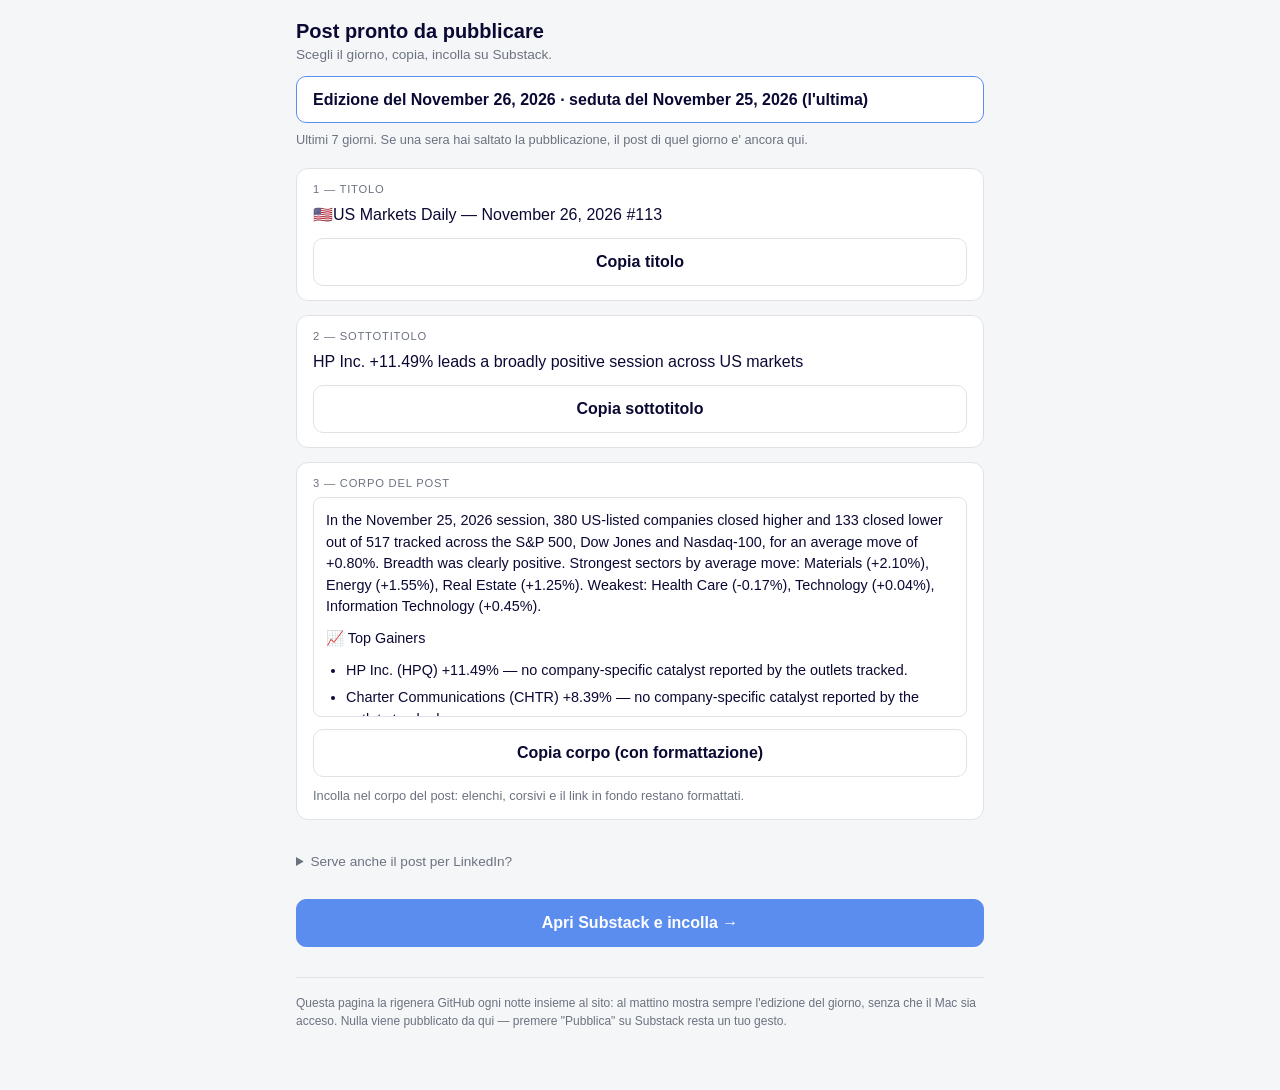
==== commit 67b61633: "Edizione del 2026-11-26 04:48 CET" ====
--- a/editions/share.html
+++ b/editions/share.html
@@ -2,7 +2,7 @@
 <html lang="it">
 <head>
 <meta charset="utf-8">
-<title>Post pronto — November 25, 2026</title>
+<title>Post pronto — November 26, 2026</title>
 <meta name="viewport" content="width=device-width, initial-scale=1">
 <meta name="robots" content="noindex">
 <style>
@@ -70,19 +70,107 @@
 
   <div class="daybar">
     <select id="daySelect" aria-label="Scegli l'edizione">
-      <option value="2026-11-25">Edizione del November 25, 2026 · seduta del November 24, 2026  (l&#x27;ultima)</option>
+      <option value="2026-11-26">Edizione del November 26, 2026 · seduta del November 25, 2026  (l&#x27;ultima)</option>
+      <option value="2026-11-25">Edizione del November 25, 2026 · seduta del November 24, 2026</option>
       <option value="2026-11-24">Edizione del November 24, 2026 · seduta del November 23, 2026</option>
       <option value="2026-11-23">Edizione del November 23, 2026 · seduta del November 20, 2026</option>
       <option value="2026-11-22">Edizione del November 22, 2026 · notizie del November 21, 2026</option>
       <option value="2026-11-21">Edizione del November 21, 2026 · seduta del November 20, 2026</option>
       <option value="2026-11-20">Edizione del November 20, 2026 · seduta del November 19, 2026</option>
-      <option value="2026-11-19">Edizione del November 19, 2026 · seduta del November 18, 2026</option>
     </select>
     <div class="hint">Ultimi 7 giorni. Se una sera hai saltato la
       pubblicazione, il post di quel giorno e' ancora qui.</div>
   </div>
 
+  <div class="day" data-day="2026-11-26">
+    <div class="step">
+      <div class="step-n">1 — Titolo</div>
+      <div class="val f-title">🇺🇸US Markets Daily — November 26, 2026 #113</div>
+      <button data-copy="f-title">Copia titolo</button>
+    </div>
+
+    <div class="step">
+      <div class="step-n">2 — Sottotitolo</div>
+      <div class="val f-subtitle">HP Inc. +11.49% leads a broadly positive session across US markets</div>
+      <button data-copy="f-subtitle">Copia sottotitolo</button>
+    </div>
+
+    <div class="step">
+      <div class="step-n">3 — Corpo del post</div>
+      <div class="body-preview f-body"><p>In the November 25, 2026 session, 380 US-listed companies closed higher and 133 closed lower out of 517 tracked across the S&amp;P 500, Dow Jones and Nasdaq-100, for an average move of +0.80%. Breadth was clearly positive. Strongest sectors by average move: Materials (+2.10%), Energy (+1.55%), Real Estate (+1.25%). Weakest: Health Care (-0.17%), Technology (+0.04%), Information Technology (+0.45%).</p>
+
+<p>📈 Top Gainers</p>
+<ul>
+  <li>HP Inc. (HPQ) +11.49% — no company-specific catalyst reported by the outlets tracked.</li>
+  <li>Charter Communications (CHTR) +8.39% — no company-specific catalyst reported by the outlets tracked.</li>
+  <li>Axon Enterprise (AXON) +7.43% — no company-specific catalyst reported by the outlets tracked.</li>
+  <li>CDW Corporation (CDW) +6.59% — no company-specific catalyst reported by the outlets tracked.</li>
+  <li>Analog Devices (ADI) +6.44% — U.S. Markets Ended Tuesday Mixed As Kymera Therapeutics Led, Analog Devices Lagged (Barron&#x27;s)</li>
+  <li>Expand Energy (EXE) +5.75% — no company-specific catalyst reported by the outlets tracked.</li>
+</ul>
+
+<p>📉 Top Decliners</p>
+<ul>
+  <li>Lam Research (LRCX) -5.68% — no company-specific catalyst reported by the outlets tracked.</li>
+  <li>Oracle Corporation (ORCL) -5.13% — Oracle, CoreWeave and other tech stocks bounce back after selloff (MarketWatch)</li>
+  <li>Micron Technology (MU) -4.53% — Micron Stock and Other Memory Plays Will Bear the Brunt of This AI Pain (Barron&#x27;s)</li>
+  <li>Datadog (DDOG) -4.31% — no company-specific catalyst reported by the outlets tracked.</li>
+  <li>Jacobs Solutions (J) -4.27% — no company-specific catalyst reported by the outlets tracked.</li>
+  <li>Quanta Services (PWR) -4.10% — no company-specific catalyst reported by the outlets tracked.</li>
+</ul>
+
+<p><em>Sources: Barron&#x27;s, MarketWatch.</em></p>
+
+<p><em>This newsletter reports on publicly available market news for informational and educational purposes only. It does not constitute investment, financial, or trading advice. Always do your own research.</em></p>
+
+<p>🔗 Tap the link below for a deeper look at US markets news from
+yesterday's session, November 25<br>
+<a href="https://maxodave.github.io/us-markets-daily/">https://maxodave.github.io/us-markets-daily/</a></p>
+</div>
+      <button data-copy="f-body" data-rich="1">Copia corpo (con formattazione)</button>
+      <div class="hint">Incolla nel corpo del post: elenchi, corsivi e il link in
+        fondo restano formattati.</div>
+    </div>
+
+    <details>
+      <summary>Serve anche il post per LinkedIn?</summary>
+      <div class="step" style="margin-top:12px">
+        <div class="step-n">Testo LinkedIn</div>
+        <div class="body-preview f-linkedin" style="white-space:pre-wrap">🇺🇸 US Markets Daily — November 26, 2026 #113
+
+In the November 25, 2026 session, 380 US-listed companies closed higher and 133 closed lower out of 517 tracked across the S&amp;P 500, Dow Jones and Nasdaq-100, for an average move of +0.80%. Breadth was clearly positive. Strongest sectors by average move: Materials (+2.10%), Energy (+1.55%), Real Estate (+1.25%). Weakest: Health Care (-0.17%), Technology (+0.04%), Information Technology (+0.45%).
+
+📈 Top Gainers
+• HP Inc. (HPQ) +11.49% — no company-specific catalyst reported by the outlets tracked.
+• Charter Communications (CHTR) +8.39% — no company-specific catalyst reported by the outlets tracked.
+• Axon Enterprise (AXON) +7.43% — no company-specific catalyst reported by the outlets tracked.
+• CDW Corporation (CDW) +6.59% — no company-specific catalyst reported by the outlets tracked.
+• Analog Devices (ADI) +6.44% — U.S. Markets Ended Tuesday Mixed As Kymera Therapeutics Led, Analog Devices Lagged (Barron&#x27;s)
+• Expand Energy (EXE) +5.75% — no company-specific catalyst reported by the outlets tracked.
+
+📉 Top Decliners
+• Lam Research (LRCX) -5.68% — no company-specific catalyst reported by the outlets tracked.
+• Oracle Corporation (ORCL) -5.13% — Oracle, CoreWeave and other tech stocks bounce back after selloff (MarketWatch)
+• Micron Technology (MU) -4.53% — Micron Stock and Other Memory Plays Will Bear the Brunt of This AI Pain (Barron&#x27;s)
+• Datadog (DDOG) -4.31% — no company-specific catalyst reported by the outlets tracked.
+• Jacobs Solutions (J) -4.27% — no company-specific catalyst reported by the outlets tracked.
+• Quanta Services (PWR) -4.10% — no company-specific catalyst reported by the outlets tracked.
+
+This newsletter reports on publicly available market news for informational and educational purposes only. It does not constitute investment, financial, or trading advice. Always do your own research.
+
+#StockMarket #SP500 #Markets #Earnings #WallStreet
+
+🔗 Tap the link below for a deeper look at US markets news from yesterday&#x27;s session, November 25
+https://maxodave.github.io/us-markets-daily/</div>
+        <button data-copy="f-linkedin">Copia testo LinkedIn</button>
+        <div class="hint">LinkedIn non interpreta la formattazione: questo si copia
+          come testo semplice, com'e'.</div>
+      </div>
+    </details>
+  </div>
+
   <div class="day" data-day="2026-11-25">
+    <div class="old-warning">Stai guardando l'edizione del <b>November 25, 2026</b>, non l'ultima. Se cercavi quella di oggi, scegli la prima voce del menu.</div>
     <div class="step">
       <div class="step-n">1 — Titolo</div>
       <div class="val f-title">🇺🇸US Markets Daily — November 25, 2026 #112</div>
@@ -644,94 +732,6 @@
 #StockMarket #SP500 #Markets #Earnings #WallStreet
 
 🔗 Tap the link below for a deeper look at US markets news from yesterday&#x27;s session, November 19
-https://maxodave.github.io/us-markets-daily/</div>
-        <button data-copy="f-linkedin">Copia testo LinkedIn</button>
-        <div class="hint">LinkedIn non interpreta la formattazione: questo si copia
-          come testo semplice, com'e'.</div>
-      </div>
-    </details>
-  </div>
-
-  <div class="day" data-day="2026-11-19">
-    <div class="old-warning">Stai guardando l'edizione del <b>November 19, 2026</b>, non l'ultima. Se cercavi quella di oggi, scegli la prima voce del menu.</div>
-    <div class="step">
-      <div class="step-n">1 — Titolo</div>
-      <div class="val f-title">🇺🇸US Markets Daily — November 19, 2026 #106</div>
-      <button data-copy="f-title">Copia titolo</button>
-    </div>
-
-    <div class="step">
-      <div class="step-n">2 — Sottotitolo</div>
-      <div class="val f-subtitle">Okta, Inc. +12.07% leads a mixed session across US markets</div>
-      <button data-copy="f-subtitle">Copia sottotitolo</button>
-    </div>
-
-    <div class="step">
-      <div class="step-n">3 — Corpo del post</div>
-      <div class="body-preview f-body"><p>In the November 18, 2026 session, 244 US-listed companies closed higher and 272 closed lower out of 518 tracked across the S&amp;P 500, Dow Jones and Nasdaq-100, for an average move of -0.15%. Breadth was mixed. Strongest sectors by average move: Consumer Discretionary (+1.44%), Information Technology (+0.43%), Utilities (+0.42%). Weakest: Energy (-2.40%), Health Care (-1.14%), Technology (-0.96%).</p>
-
-<p>📈 Top Gainers</p>
-<ul>
-  <li>Okta, Inc. (OKTA) +12.07% — U.S. Markets Closed Mixed Wednesday As Okta Led, Humana Lagged (Barron&#x27;s)</li>
-  <li>Palo Alto Networks (PANW) +9.90% — Palo Alto stock surges as all signs point to how important cybersecurity is in the AI age (CNBC)</li>
-  <li>Generac (GNRC) +9.87% — Generac Jolted After Nvidia Earnings. Why It’s a Top S&amp;P 500 Stock Today. (Barron&#x27;s)</li>
-  <li>Akamai Technologies (AKAM) +8.34% — no company-specific catalyst reported by the outlets tracked.</li>
-  <li>TJX Companies (TJX) +8.05% — no company-specific catalyst reported by the outlets tracked.</li>
-  <li>CrowdStrike (CRWD) +7.95% — no company-specific catalyst reported by the outlets tracked.</li>
-</ul>
-
-<p>📉 Top Decliners</p>
-<ul>
-  <li>Humana (HUM) -12.98% — U.S. Markets Closed Mixed Wednesday As Okta Led, Humana Lagged (Barron&#x27;s)</li>
-  <li>UnitedHealth Group (UNH) -10.21% — Why UnitedHealth and Other Medicare Advantage Insurers Are Falling (Barron&#x27;s)</li>
-  <li>Elevance Health (ELV) -7.63% — no company-specific catalyst reported by the outlets tracked.</li>
-  <li>Centene Corporation (CNC) -7.03% — no company-specific catalyst reported by the outlets tracked.</li>
-  <li>Freeport-McMoRan (FCX) -6.96% — no company-specific catalyst reported by the outlets tracked.</li>
-  <li>DaVita (DVA) -6.48% — no company-specific catalyst reported by the outlets tracked.</li>
-</ul>
-
-<p><em>Sources: Barron&#x27;s, CNBC.</em></p>
-
-<p><em>This newsletter reports on publicly available market news for informational and educational purposes only. It does not constitute investment, financial, or trading advice. Always do your own research.</em></p>
-
-<p>🔗 Tap the link below for a deeper look at US markets news from
-yesterday's session, November 18<br>
-<a href="https://maxodave.github.io/us-markets-daily/">https://maxodave.github.io/us-markets-daily/</a></p>
-</div>
-      <button data-copy="f-body" data-rich="1">Copia corpo (con formattazione)</button>
-      <div class="hint">Incolla nel corpo del post: elenchi, corsivi e il link in
-        fondo restano formattati.</div>
-    </div>
-
-    <details>
-      <summary>Serve anche il post per LinkedIn?</summary>
-      <div class="step" style="margin-top:12px">
-        <div class="step-n">Testo LinkedIn</div>
-        <div class="body-preview f-linkedin" style="white-space:pre-wrap">🇺🇸 US Markets Daily — November 19, 2026 #106
-
-In the November 18, 2026 session, 244 US-listed companies closed higher and 272 closed lower out of 518 tracked across the S&amp;P 500, Dow Jones and Nasdaq-100, for an average move of -0.15%. Breadth was mixed. Strongest sectors by average move: Consumer Discretionary (+1.44%), Information Technology (+0.43%), Utilities (+0.42%). Weakest: Energy (-2.40%), Health Care (-1.14%), Technology (-0.96%).
-
-📈 Top Gainers
-• Okta, Inc. (OKTA) +12.07% — U.S. Markets Closed Mixed Wednesday As Okta Led, Humana Lagged (Barron&#x27;s)
-• Palo Alto Networks (PANW) +9.90% — Palo Alto stock surges as all signs point to how important cybersecurity is in the AI age (CNBC)
-• Generac (GNRC) +9.87% — Generac Jolted After Nvidia Earnings. Why It’s a Top S&amp;P 500 Stock Today. (Barron&#x27;s)
-• Akamai Technologies (AKAM) +8.34% — no company-specific catalyst reported by the outlets tracked.
-• TJX Companies (TJX) +8.05% — no company-specific catalyst reported by the outlets tracked.
-• CrowdStrike (CRWD) +7.95% — no company-specific catalyst reported by the outlets tracked.
-
-📉 Top Decliners
-• Humana (HUM) -12.98% — U.S. Markets Closed Mixed Wednesday As Okta Led, Humana Lagged (Barron&#x27;s)
-• UnitedHealth Group (UNH) -10.21% — Why UnitedHealth and Other Medicare Advantage Insurers Are Falling (Barron&#x27;s)
-• Elevance Health (ELV) -7.63% — no company-specific catalyst reported by the outlets tracked.
-• Centene Corporation (CNC) -7.03% — no company-specific catalyst reported by the outlets tracked.
-• Freeport-McMoRan (FCX) -6.96% — no company-specific catalyst reported by the outlets tracked.
-• DaVita (DVA) -6.48% — no company-specific catalyst reported by the outlets tracked.
-
-This newsletter reports on publicly available market news for informational and educational purposes only. It does not constitute investment, financial, or trading advice. Always do your own research.
-
-#StockMarket #SP500 #Markets #Earnings #WallStreet
-
-🔗 Tap the link below for a deeper look at US markets news from yesterday&#x27;s session, November 18
 https://maxodave.github.io/us-markets-daily/</div>
         <button data-copy="f-linkedin">Copia testo LinkedIn</button>
         <div class="hint">LinkedIn non interpreta la formattazione: questo si copia
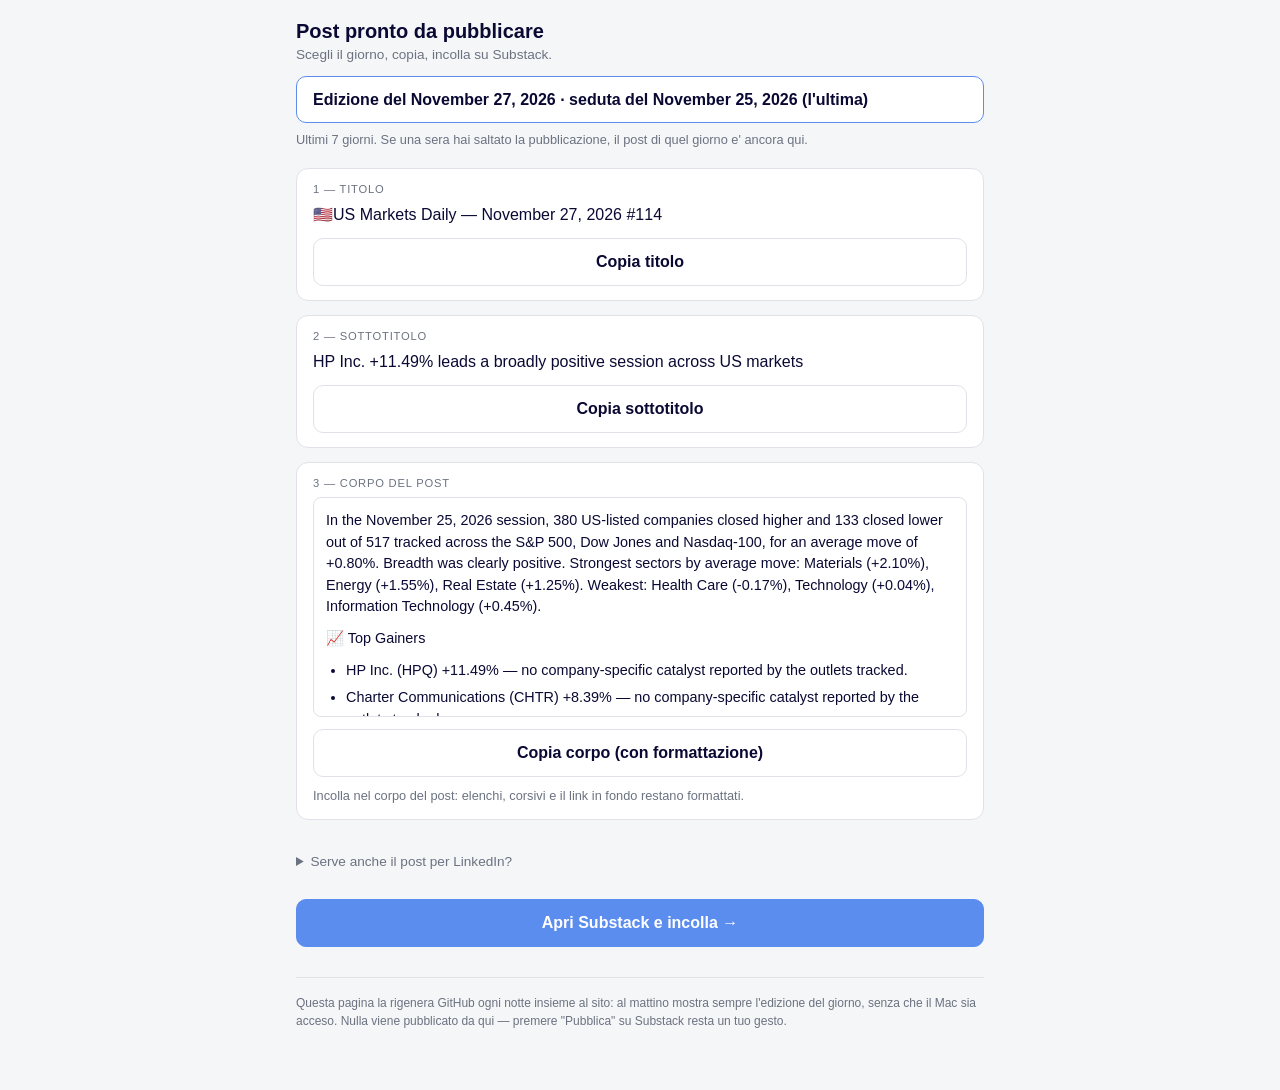
==== commit 1df8219d: "Edizione del 2026-11-27 04:49 CET" ====
--- a/editions/share.html
+++ b/editions/share.html
@@ -2,7 +2,7 @@
 <html lang="it">
 <head>
 <meta charset="utf-8">
-<title>Post pronto — November 26, 2026</title>
+<title>Post pronto — November 27, 2026</title>
 <meta name="viewport" content="width=device-width, initial-scale=1">
 <meta name="robots" content="noindex">
 <style>
@@ -70,19 +70,107 @@
 
   <div class="daybar">
     <select id="daySelect" aria-label="Scegli l'edizione">
-      <option value="2026-11-26">Edizione del November 26, 2026 · seduta del November 25, 2026  (l&#x27;ultima)</option>
+      <option value="2026-11-27">Edizione del November 27, 2026 · seduta del November 25, 2026  (l&#x27;ultima)</option>
+      <option value="2026-11-26">Edizione del November 26, 2026 · seduta del November 25, 2026</option>
       <option value="2026-11-25">Edizione del November 25, 2026 · seduta del November 24, 2026</option>
       <option value="2026-11-24">Edizione del November 24, 2026 · seduta del November 23, 2026</option>
       <option value="2026-11-23">Edizione del November 23, 2026 · seduta del November 20, 2026</option>
       <option value="2026-11-22">Edizione del November 22, 2026 · notizie del November 21, 2026</option>
       <option value="2026-11-21">Edizione del November 21, 2026 · seduta del November 20, 2026</option>
-      <option value="2026-11-20">Edizione del November 20, 2026 · seduta del November 19, 2026</option>
     </select>
     <div class="hint">Ultimi 7 giorni. Se una sera hai saltato la
       pubblicazione, il post di quel giorno e' ancora qui.</div>
   </div>
 
+  <div class="day" data-day="2026-11-27">
+    <div class="step">
+      <div class="step-n">1 — Titolo</div>
+      <div class="val f-title">🇺🇸US Markets Daily — November 27, 2026 #114</div>
+      <button data-copy="f-title">Copia titolo</button>
+    </div>
+
+    <div class="step">
+      <div class="step-n">2 — Sottotitolo</div>
+      <div class="val f-subtitle">HP Inc. +11.49% leads a broadly positive session across US markets</div>
+      <button data-copy="f-subtitle">Copia sottotitolo</button>
+    </div>
+
+    <div class="step">
+      <div class="step-n">3 — Corpo del post</div>
+      <div class="body-preview f-body"><p>In the November 25, 2026 session, 380 US-listed companies closed higher and 133 closed lower out of 517 tracked across the S&amp;P 500, Dow Jones and Nasdaq-100, for an average move of +0.80%. Breadth was clearly positive. Strongest sectors by average move: Materials (+2.10%), Energy (+1.55%), Real Estate (+1.25%). Weakest: Health Care (-0.17%), Technology (+0.04%), Information Technology (+0.45%).</p>
+
+<p>📈 Top Gainers</p>
+<ul>
+  <li>HP Inc. (HPQ) +11.49% — no company-specific catalyst reported by the outlets tracked.</li>
+  <li>Charter Communications (CHTR) +8.39% — no company-specific catalyst reported by the outlets tracked.</li>
+  <li>Axon Enterprise (AXON) +7.43% — no company-specific catalyst reported by the outlets tracked.</li>
+  <li>CDW Corporation (CDW) +6.59% — no company-specific catalyst reported by the outlets tracked.</li>
+  <li>Analog Devices (ADI) +6.44% — U.S. Markets Ended Tuesday Mixed As Kymera Therapeutics Led, Analog Devices Lagged (Barron&#x27;s)</li>
+  <li>Expand Energy (EXE) +5.75% — no company-specific catalyst reported by the outlets tracked.</li>
+</ul>
+
+<p>📉 Top Decliners</p>
+<ul>
+  <li>Lam Research (LRCX) -5.68% — no company-specific catalyst reported by the outlets tracked.</li>
+  <li>Oracle Corporation (ORCL) -5.13% — Oracle Bonds Yield a Towering 9% on Debt and Data-Center Concerns. Are They a Buy? (Barron&#x27;s)</li>
+  <li>Micron Technology (MU) -4.53% — Micron May Now Face a Threat From Two Chinese Rivals but Shouldn’t Sweat It (Barron&#x27;s)</li>
+  <li>Datadog (DDOG) -4.31% — no company-specific catalyst reported by the outlets tracked.</li>
+  <li>Jacobs Solutions (J) -4.27% — no company-specific catalyst reported by the outlets tracked.</li>
+  <li>Quanta Services (PWR) -4.10% — no company-specific catalyst reported by the outlets tracked.</li>
+</ul>
+
+<p><em>Sources: Barron&#x27;s.</em></p>
+
+<p><em>This newsletter reports on publicly available market news for informational and educational purposes only. It does not constitute investment, financial, or trading advice. Always do your own research.</em></p>
+
+<p>🔗 Tap the link below for a deeper look at US markets news from
+yesterday's session, November 25<br>
+<a href="https://maxodave.github.io/us-markets-daily/">https://maxodave.github.io/us-markets-daily/</a></p>
+</div>
+      <button data-copy="f-body" data-rich="1">Copia corpo (con formattazione)</button>
+      <div class="hint">Incolla nel corpo del post: elenchi, corsivi e il link in
+        fondo restano formattati.</div>
+    </div>
+
+    <details>
+      <summary>Serve anche il post per LinkedIn?</summary>
+      <div class="step" style="margin-top:12px">
+        <div class="step-n">Testo LinkedIn</div>
+        <div class="body-preview f-linkedin" style="white-space:pre-wrap">🇺🇸 US Markets Daily — November 27, 2026 #114
+
+In the November 25, 2026 session, 380 US-listed companies closed higher and 133 closed lower out of 517 tracked across the S&amp;P 500, Dow Jones and Nasdaq-100, for an average move of +0.80%. Breadth was clearly positive. Strongest sectors by average move: Materials (+2.10%), Energy (+1.55%), Real Estate (+1.25%). Weakest: Health Care (-0.17%), Technology (+0.04%), Information Technology (+0.45%).
+
+📈 Top Gainers
+• HP Inc. (HPQ) +11.49% — no company-specific catalyst reported by the outlets tracked.
+• Charter Communications (CHTR) +8.39% — no company-specific catalyst reported by the outlets tracked.
+• Axon Enterprise (AXON) +7.43% — no company-specific catalyst reported by the outlets tracked.
+• CDW Corporation (CDW) +6.59% — no company-specific catalyst reported by the outlets tracked.
+• Analog Devices (ADI) +6.44% — U.S. Markets Ended Tuesday Mixed As Kymera Therapeutics Led, Analog Devices Lagged (Barron&#x27;s)
+• Expand Energy (EXE) +5.75% — no company-specific catalyst reported by the outlets tracked.
+
+📉 Top Decliners
+• Lam Research (LRCX) -5.68% — no company-specific catalyst reported by the outlets tracked.
+• Oracle Corporation (ORCL) -5.13% — Oracle Bonds Yield a Towering 9% on Debt and Data-Center Concerns. Are They a Buy? (Barron&#x27;s)
+• Micron Technology (MU) -4.53% — Micron May Now Face a Threat From Two Chinese Rivals but Shouldn’t Sweat It (Barron&#x27;s)
+• Datadog (DDOG) -4.31% — no company-specific catalyst reported by the outlets tracked.
+• Jacobs Solutions (J) -4.27% — no company-specific catalyst reported by the outlets tracked.
+• Quanta Services (PWR) -4.10% — no company-specific catalyst reported by the outlets tracked.
+
+This newsletter reports on publicly available market news for informational and educational purposes only. It does not constitute investment, financial, or trading advice. Always do your own research.
+
+#StockMarket #SP500 #Markets #Earnings #WallStreet
+
+🔗 Tap the link below for a deeper look at US markets news from yesterday&#x27;s session, November 25
+https://maxodave.github.io/us-markets-daily/</div>
+        <button data-copy="f-linkedin">Copia testo LinkedIn</button>
+        <div class="hint">LinkedIn non interpreta la formattazione: questo si copia
+          come testo semplice, com'e'.</div>
+      </div>
+    </details>
+  </div>
+
   <div class="day" data-day="2026-11-26">
+    <div class="old-warning">Stai guardando l'edizione del <b>November 26, 2026</b>, non l'ultima. Se cercavi quella di oggi, scegli la prima voce del menu.</div>
     <div class="step">
       <div class="step-n">1 — Titolo</div>
       <div class="val f-title">🇺🇸US Markets Daily — November 26, 2026 #113</div>
@@ -644,94 +732,6 @@
 #StockMarket #SP500 #Markets #Earnings #WallStreet
 
 🔗 Tap the link below for a deeper look at US markets news from yesterday&#x27;s session, November 20
-https://maxodave.github.io/us-markets-daily/</div>
-        <button data-copy="f-linkedin">Copia testo LinkedIn</button>
-        <div class="hint">LinkedIn non interpreta la formattazione: questo si copia
-          come testo semplice, com'e'.</div>
-      </div>
-    </details>
-  </div>
-
-  <div class="day" data-day="2026-11-20">
-    <div class="old-warning">Stai guardando l'edizione del <b>November 20, 2026</b>, non l'ultima. Se cercavi quella di oggi, scegli la prima voce del menu.</div>
-    <div class="step">
-      <div class="step-n">1 — Titolo</div>
-      <div class="val f-title">🇺🇸US Markets Daily — November 20, 2026 #107</div>
-      <button data-copy="f-title">Copia titolo</button>
-    </div>
-
-    <div class="step">
-      <div class="step-n">2 — Sottotitolo</div>
-      <div class="val f-subtitle">Okta, Inc. +12.07% leads a broadly negative session across US markets</div>
-      <button data-copy="f-subtitle">Copia sottotitolo</button>
-    </div>
-
-    <div class="step">
-      <div class="step-n">3 — Corpo del post</div>
-      <div class="body-preview f-body"><p>In the November 19, 2026 session, 68 US-listed companies closed higher and 449 closed lower out of 518 tracked across the S&amp;P 500, Dow Jones and Nasdaq-100, for an average move of -1.50%. Breadth was clearly negative. Strongest sectors by average move: Information Technology (-0.95%), Utilities (-0.97%), Energy (-1.16%). Weakest: Consumer Discretionary (-2.35%), Communication Services (-1.97%), Health Care (-1.86%).</p>
-
-<p>📈 Top Gainers</p>
-<ul>
-  <li>Okta, Inc. (OKTA) +12.07% — no company-specific catalyst reported by the outlets tracked.</li>
-  <li>Palo Alto Networks (PANW) +9.90% — Palo Alto earnings rally lifts cybersecurity stocks (CNBC)</li>
-  <li>CrowdStrike (CRWD) +7.95% — no company-specific catalyst reported by the outlets tracked.</li>
-  <li>Arista Networks (ANET) +4.03% — Arista Announces New Etherlink Offerings for Distributed Inferencing (Financial Times)</li>
-  <li>CDW Corporation (CDW) +3.64% — CDW Expands AI Ecosystem Through New DevRev Alliance Built Using OpenAI Models – Company Announcement (Financial Times)</li>
-  <li>Western Digital (WDC) +2.98% — no company-specific catalyst reported by the outlets tracked.</li>
-</ul>
-
-<p>📉 Top Decliners</p>
-<ul>
-  <li>Williams-Sonoma, Inc. (WSM) -15.16% — U.S. Indexes Dropped Thursday; Williams-Sonoma Posted Biggest Loss (Barron&#x27;s)</li>
-  <li>Advanced Micro Devices (AMD) -7.72% — no company-specific catalyst reported by the outlets tracked.</li>
-  <li>Fiserv (FISV) -6.38% — no company-specific catalyst reported by the outlets tracked.</li>
-  <li>Universal Health Services (UHS) -5.96% — no company-specific catalyst reported by the outlets tracked.</li>
-  <li>Deckers Brands (DECK) -5.56% — no company-specific catalyst reported by the outlets tracked.</li>
-  <li>UnitedHealth Group (UNH) -5.55% — UnitedHealth Stock Continues Slide on Medicare for All Push. What Lies Ahead for Insurers. (Barron&#x27;s)</li>
-</ul>
-
-<p><em>Sources: Barron&#x27;s, CNBC, Financial Times.</em></p>
-
-<p><em>This newsletter reports on publicly available market news for informational and educational purposes only. It does not constitute investment, financial, or trading advice. Always do your own research.</em></p>
-
-<p>🔗 Tap the link below for a deeper look at US markets news from
-yesterday's session, November 19<br>
-<a href="https://maxodave.github.io/us-markets-daily/">https://maxodave.github.io/us-markets-daily/</a></p>
-</div>
-      <button data-copy="f-body" data-rich="1">Copia corpo (con formattazione)</button>
-      <div class="hint">Incolla nel corpo del post: elenchi, corsivi e il link in
-        fondo restano formattati.</div>
-    </div>
-
-    <details>
-      <summary>Serve anche il post per LinkedIn?</summary>
-      <div class="step" style="margin-top:12px">
-        <div class="step-n">Testo LinkedIn</div>
-        <div class="body-preview f-linkedin" style="white-space:pre-wrap">🇺🇸 US Markets Daily — November 20, 2026 #107
-
-In the November 19, 2026 session, 68 US-listed companies closed higher and 449 closed lower out of 518 tracked across the S&amp;P 500, Dow Jones and Nasdaq-100, for an average move of -1.50%. Breadth was clearly negative. Strongest sectors by average move: Information Technology (-0.95%), Utilities (-0.97%), Energy (-1.16%). Weakest: Consumer Discretionary (-2.35%), Communication Services (-1.97%), Health Care (-1.86%).
-
-📈 Top Gainers
-• Okta, Inc. (OKTA) +12.07% — no company-specific catalyst reported by the outlets tracked.
-• Palo Alto Networks (PANW) +9.90% — Palo Alto earnings rally lifts cybersecurity stocks (CNBC)
-• CrowdStrike (CRWD) +7.95% — no company-specific catalyst reported by the outlets tracked.
-• Arista Networks (ANET) +4.03% — Arista Announces New Etherlink Offerings for Distributed Inferencing (Financial Times)
-• CDW Corporation (CDW) +3.64% — CDW Expands AI Ecosystem Through New DevRev Alliance Built Using OpenAI Models – Company Announcement (Financial Times)
-• Western Digital (WDC) +2.98% — no company-specific catalyst reported by the outlets tracked.
-
-📉 Top Decliners
-• Williams-Sonoma, Inc. (WSM) -15.16% — U.S. Indexes Dropped Thursday; Williams-Sonoma Posted Biggest Loss (Barron&#x27;s)
-• Advanced Micro Devices (AMD) -7.72% — no company-specific catalyst reported by the outlets tracked.
-• Fiserv (FISV) -6.38% — no company-specific catalyst reported by the outlets tracked.
-• Universal Health Services (UHS) -5.96% — no company-specific catalyst reported by the outlets tracked.
-• Deckers Brands (DECK) -5.56% — no company-specific catalyst reported by the outlets tracked.
-• UnitedHealth Group (UNH) -5.55% — UnitedHealth Stock Continues Slide on Medicare for All Push. What Lies Ahead for Insurers. (Barron&#x27;s)
-
-This newsletter reports on publicly available market news for informational and educational purposes only. It does not constitute investment, financial, or trading advice. Always do your own research.
-
-#StockMarket #SP500 #Markets #Earnings #WallStreet
-
-🔗 Tap the link below for a deeper look at US markets news from yesterday&#x27;s session, November 19
 https://maxodave.github.io/us-markets-daily/</div>
         <button data-copy="f-linkedin">Copia testo LinkedIn</button>
         <div class="hint">LinkedIn non interpreta la formattazione: questo si copia
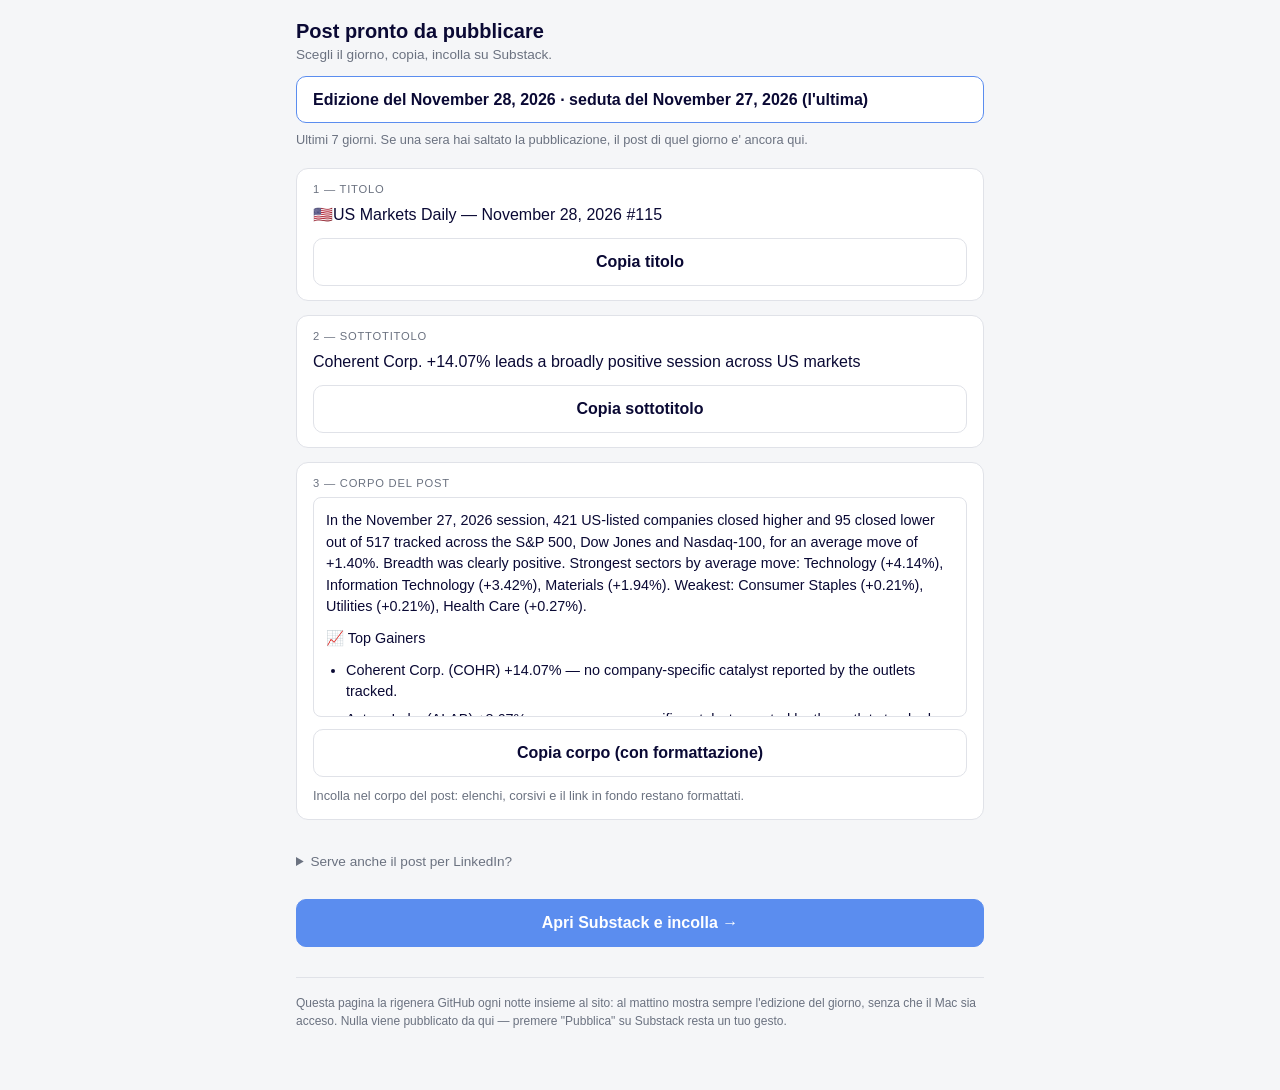
==== commit c54df471: "Edizione del 2026-11-28 04:29 CET" ====
--- a/editions/share.html
+++ b/editions/share.html
@@ -2,7 +2,7 @@
 <html lang="it">
 <head>
 <meta charset="utf-8">
-<title>Post pronto — November 27, 2026</title>
+<title>Post pronto — November 28, 2026</title>
 <meta name="viewport" content="width=device-width, initial-scale=1">
 <meta name="robots" content="noindex">
 <style>
@@ -70,19 +70,105 @@
 
   <div class="daybar">
     <select id="daySelect" aria-label="Scegli l'edizione">
-      <option value="2026-11-27">Edizione del November 27, 2026 · seduta del November 25, 2026  (l&#x27;ultima)</option>
+      <option value="2026-11-28">Edizione del November 28, 2026 · seduta del November 27, 2026  (l&#x27;ultima)</option>
+      <option value="2026-11-27">Edizione del November 27, 2026 · seduta del November 25, 2026</option>
       <option value="2026-11-26">Edizione del November 26, 2026 · seduta del November 25, 2026</option>
       <option value="2026-11-25">Edizione del November 25, 2026 · seduta del November 24, 2026</option>
       <option value="2026-11-24">Edizione del November 24, 2026 · seduta del November 23, 2026</option>
       <option value="2026-11-23">Edizione del November 23, 2026 · seduta del November 20, 2026</option>
       <option value="2026-11-22">Edizione del November 22, 2026 · notizie del November 21, 2026</option>
-      <option value="2026-11-21">Edizione del November 21, 2026 · seduta del November 20, 2026</option>
     </select>
     <div class="hint">Ultimi 7 giorni. Se una sera hai saltato la
       pubblicazione, il post di quel giorno e' ancora qui.</div>
   </div>
 
+  <div class="day" data-day="2026-11-28">
+    <div class="step">
+      <div class="step-n">1 — Titolo</div>
+      <div class="val f-title">🇺🇸US Markets Daily — November 28, 2026 #115</div>
+      <button data-copy="f-title">Copia titolo</button>
+    </div>
+
+    <div class="step">
+      <div class="step-n">2 — Sottotitolo</div>
+      <div class="val f-subtitle">Coherent Corp. +14.07% leads a broadly positive session across US markets</div>
+      <button data-copy="f-subtitle">Copia sottotitolo</button>
+    </div>
+
+    <div class="step">
+      <div class="step-n">3 — Corpo del post</div>
+      <div class="body-preview f-body"><p>In the November 27, 2026 session, 421 US-listed companies closed higher and 95 closed lower out of 517 tracked across the S&amp;P 500, Dow Jones and Nasdaq-100, for an average move of +1.40%. Breadth was clearly positive. Strongest sectors by average move: Technology (+4.14%), Information Technology (+3.42%), Materials (+1.94%). Weakest: Consumer Staples (+0.21%), Utilities (+0.21%), Health Care (+0.27%).</p>
+
+<p>📈 Top Gainers</p>
+<ul>
+  <li>Coherent Corp. (COHR) +14.07% — no company-specific catalyst reported by the outlets tracked.</li>
+  <li>Astera Labs (ALAB) +8.67% — no company-specific catalyst reported by the outlets tracked.</li>
+  <li>Rocket Lab (RKLB) +8.21% — no company-specific catalyst reported by the outlets tracked.</li>
+  <li>Lumentum (LITE) +7.98% — no company-specific catalyst reported by the outlets tracked.</li>
+  <li>Seagate Technology (STX) +7.90% — no company-specific catalyst reported by the outlets tracked.</li>
+  <li>Micron Technology (MU) +7.60% — no company-specific catalyst reported by the outlets tracked.</li>
+</ul>
+
+<p>📉 Top Decliners</p>
+<ul>
+  <li>Vertex Pharmaceuticals (VRTX) -5.24% — no company-specific catalyst reported by the outlets tracked.</li>
+  <li>Insulet Corporation (PODD) -2.65% — no company-specific catalyst reported by the outlets tracked.</li>
+  <li>J.M. Smucker Company (The) (SJM) -2.46% — no company-specific catalyst reported by the outlets tracked.</li>
+  <li>Dollar Tree (DLTR) -2.42% — no company-specific catalyst reported by the outlets tracked.</li>
+  <li>GoDaddy (GDDY) -1.97% — no company-specific catalyst reported by the outlets tracked.</li>
+  <li>eBay Inc. (EBAY) -1.91% — no company-specific catalyst reported by the outlets tracked.</li>
+</ul>
+
+<p><em>This newsletter reports on publicly available market news for informational and educational purposes only. It does not constitute investment, financial, or trading advice. Always do your own research.</em></p>
+
+<p>🔗 Tap the link below for a deeper look at US markets news from
+yesterday's session, November 27<br>
+<a href="https://maxodave.github.io/us-markets-daily/">https://maxodave.github.io/us-markets-daily/</a></p>
+</div>
+      <button data-copy="f-body" data-rich="1">Copia corpo (con formattazione)</button>
+      <div class="hint">Incolla nel corpo del post: elenchi, corsivi e il link in
+        fondo restano formattati.</div>
+    </div>
+
+    <details>
+      <summary>Serve anche il post per LinkedIn?</summary>
+      <div class="step" style="margin-top:12px">
+        <div class="step-n">Testo LinkedIn</div>
+        <div class="body-preview f-linkedin" style="white-space:pre-wrap">🇺🇸 US Markets Daily — November 28, 2026 #115
+
+In the November 27, 2026 session, 421 US-listed companies closed higher and 95 closed lower out of 517 tracked across the S&amp;P 500, Dow Jones and Nasdaq-100, for an average move of +1.40%. Breadth was clearly positive. Strongest sectors by average move: Technology (+4.14%), Information Technology (+3.42%), Materials (+1.94%). Weakest: Consumer Staples (+0.21%), Utilities (+0.21%), Health Care (+0.27%).
+
+📈 Top Gainers
+• Coherent Corp. (COHR) +14.07% — no company-specific catalyst reported by the outlets tracked.
+• Astera Labs (ALAB) +8.67% — no company-specific catalyst reported by the outlets tracked.
+• Rocket Lab (RKLB) +8.21% — no company-specific catalyst reported by the outlets tracked.
+• Lumentum (LITE) +7.98% — no company-specific catalyst reported by the outlets tracked.
+• Seagate Technology (STX) +7.90% — no company-specific catalyst reported by the outlets tracked.
+• Micron Technology (MU) +7.60% — no company-specific catalyst reported by the outlets tracked.
+
+📉 Top Decliners
+• Vertex Pharmaceuticals (VRTX) -5.24% — no company-specific catalyst reported by the outlets tracked.
+• Insulet Corporation (PODD) -2.65% — no company-specific catalyst reported by the outlets tracked.
+• J.M. Smucker Company (The) (SJM) -2.46% — no company-specific catalyst reported by the outlets tracked.
+• Dollar Tree (DLTR) -2.42% — no company-specific catalyst reported by the outlets tracked.
+• GoDaddy (GDDY) -1.97% — no company-specific catalyst reported by the outlets tracked.
+• eBay Inc. (EBAY) -1.91% — no company-specific catalyst reported by the outlets tracked.
+
+This newsletter reports on publicly available market news for informational and educational purposes only. It does not constitute investment, financial, or trading advice. Always do your own research.
+
+#StockMarket #SP500 #Markets #Earnings #WallStreet
+
+🔗 Tap the link below for a deeper look at US markets news from yesterday&#x27;s session, November 27
+https://maxodave.github.io/us-markets-daily/</div>
+        <button data-copy="f-linkedin">Copia testo LinkedIn</button>
+        <div class="hint">LinkedIn non interpreta la formattazione: questo si copia
+          come testo semplice, com'e'.</div>
+      </div>
+    </details>
+  </div>
+
   <div class="day" data-day="2026-11-27">
+    <div class="old-warning">Stai guardando l'edizione del <b>November 27, 2026</b>, non l'ultima. Se cercavi quella di oggi, scegli la prima voce del menu.</div>
     <div class="step">
       <div class="step-n">1 — Titolo</div>
       <div class="val f-title">🇺🇸US Markets Daily — November 27, 2026 #114</div>
@@ -646,92 +732,6 @@
 #StockMarket #Markets #WallStreet #WeekAhead #Crypto
 
 🔗 Tap the link below for the full weekend read — every story, by theme, plus the markets that stayed open
-https://maxodave.github.io/us-markets-daily/</div>
-        <button data-copy="f-linkedin">Copia testo LinkedIn</button>
-        <div class="hint">LinkedIn non interpreta la formattazione: questo si copia
-          come testo semplice, com'e'.</div>
-      </div>
-    </details>
-  </div>
-
-  <div class="day" data-day="2026-11-21">
-    <div class="old-warning">Stai guardando l'edizione del <b>November 21, 2026</b>, non l'ultima. Se cercavi quella di oggi, scegli la prima voce del menu.</div>
-    <div class="step">
-      <div class="step-n">1 — Titolo</div>
-      <div class="val f-title">🇺🇸US Markets Daily — November 21, 2026 #108</div>
-      <button data-copy="f-title">Copia titolo</button>
-    </div>
-
-    <div class="step">
-      <div class="step-n">2 — Sottotitolo</div>
-      <div class="val f-subtitle">Global Payments +9.95% leads a broadly negative session across US markets</div>
-      <button data-copy="f-subtitle">Copia sottotitolo</button>
-    </div>
-
-    <div class="step">
-      <div class="step-n">3 — Corpo del post</div>
-      <div class="body-preview f-body"><p>In the November 20, 2026 session, 123 US-listed companies closed higher and 391 closed lower out of 518 tracked across the S&amp;P 500, Dow Jones and Nasdaq-100, for an average move of -2.40%. Breadth was clearly negative. Strongest sectors by average move: Consumer Staples (+0.57%), Real Estate (-0.69%), Utilities (-0.73%). Weakest: Technology (-9.03%), Information Technology (-6.34%), Industrials (-2.93%).</p>
-
-<p>📈 Top Gainers</p>
-<ul>
-  <li>Global Payments (GPN) +9.95% — no company-specific catalyst reported by the outlets tracked.</li>
-  <li>General Mills (GIS) +3.65% — no company-specific catalyst reported by the outlets tracked.</li>
-  <li>McCormick &amp; Company (MKC) +3.43% — no company-specific catalyst reported by the outlets tracked.</li>
-  <li>HCA Healthcare (HCA) +3.31% — no company-specific catalyst reported by the outlets tracked.</li>
-  <li>CoStar Group (CSGP) +3.17% — no company-specific catalyst reported by the outlets tracked.</li>
-  <li>Cognizant (CTSH) +3.11% — no company-specific catalyst reported by the outlets tracked.</li>
-</ul>
-
-<p>📉 Top Decliners</p>
-<ul>
-  <li>Nebius Group (NBIS) -16.11% — no company-specific catalyst reported by the outlets tracked.</li>
-  <li>Bloom Energy (BE) -15.30% — no company-specific catalyst reported by the outlets tracked.</li>
-  <li>Astera Labs (ALAB) -14.77% — no company-specific catalyst reported by the outlets tracked.</li>
-  <li>Arm Holdings (ARM) -14.09% — no company-specific catalyst reported by the outlets tracked.</li>
-  <li>Nvidia (NVDA) -14.01% — no company-specific catalyst reported by the outlets tracked.</li>
-  <li>Lumentum (LITE) -13.94% — no company-specific catalyst reported by the outlets tracked.</li>
-</ul>
-
-<p><em>This newsletter reports on publicly available market news for informational and educational purposes only. It does not constitute investment, financial, or trading advice. Always do your own research.</em></p>
-
-<p>🔗 Tap the link below for a deeper look at US markets news from
-yesterday's session, November 20<br>
-<a href="https://maxodave.github.io/us-markets-daily/">https://maxodave.github.io/us-markets-daily/</a></p>
-</div>
-      <button data-copy="f-body" data-rich="1">Copia corpo (con formattazione)</button>
-      <div class="hint">Incolla nel corpo del post: elenchi, corsivi e il link in
-        fondo restano formattati.</div>
-    </div>
-
-    <details>
-      <summary>Serve anche il post per LinkedIn?</summary>
-      <div class="step" style="margin-top:12px">
-        <div class="step-n">Testo LinkedIn</div>
-        <div class="body-preview f-linkedin" style="white-space:pre-wrap">🇺🇸 US Markets Daily — November 21, 2026 #108
-
-In the November 20, 2026 session, 123 US-listed companies closed higher and 391 closed lower out of 518 tracked across the S&amp;P 500, Dow Jones and Nasdaq-100, for an average move of -2.40%. Breadth was clearly negative. Strongest sectors by average move: Consumer Staples (+0.57%), Real Estate (-0.69%), Utilities (-0.73%). Weakest: Technology (-9.03%), Information Technology (-6.34%), Industrials (-2.93%).
-
-📈 Top Gainers
-• Global Payments (GPN) +9.95% — no company-specific catalyst reported by the outlets tracked.
-• General Mills (GIS) +3.65% — no company-specific catalyst reported by the outlets tracked.
-• McCormick &amp; Company (MKC) +3.43% — no company-specific catalyst reported by the outlets tracked.
-• HCA Healthcare (HCA) +3.31% — no company-specific catalyst reported by the outlets tracked.
-• CoStar Group (CSGP) +3.17% — no company-specific catalyst reported by the outlets tracked.
-• Cognizant (CTSH) +3.11% — no company-specific catalyst reported by the outlets tracked.
-
-📉 Top Decliners
-• Nebius Group (NBIS) -16.11% — no company-specific catalyst reported by the outlets tracked.
-• Bloom Energy (BE) -15.30% — no company-specific catalyst reported by the outlets tracked.
-• Astera Labs (ALAB) -14.77% — no company-specific catalyst reported by the outlets tracked.
-• Arm Holdings (ARM) -14.09% — no company-specific catalyst reported by the outlets tracked.
-• Nvidia (NVDA) -14.01% — no company-specific catalyst reported by the outlets tracked.
-• Lumentum (LITE) -13.94% — no company-specific catalyst reported by the outlets tracked.
-
-This newsletter reports on publicly available market news for informational and educational purposes only. It does not constitute investment, financial, or trading advice. Always do your own research.
-
-#StockMarket #SP500 #Markets #Earnings #WallStreet
-
-🔗 Tap the link below for a deeper look at US markets news from yesterday&#x27;s session, November 20
 https://maxodave.github.io/us-markets-daily/</div>
         <button data-copy="f-linkedin">Copia testo LinkedIn</button>
         <div class="hint">LinkedIn non interpreta la formattazione: questo si copia
